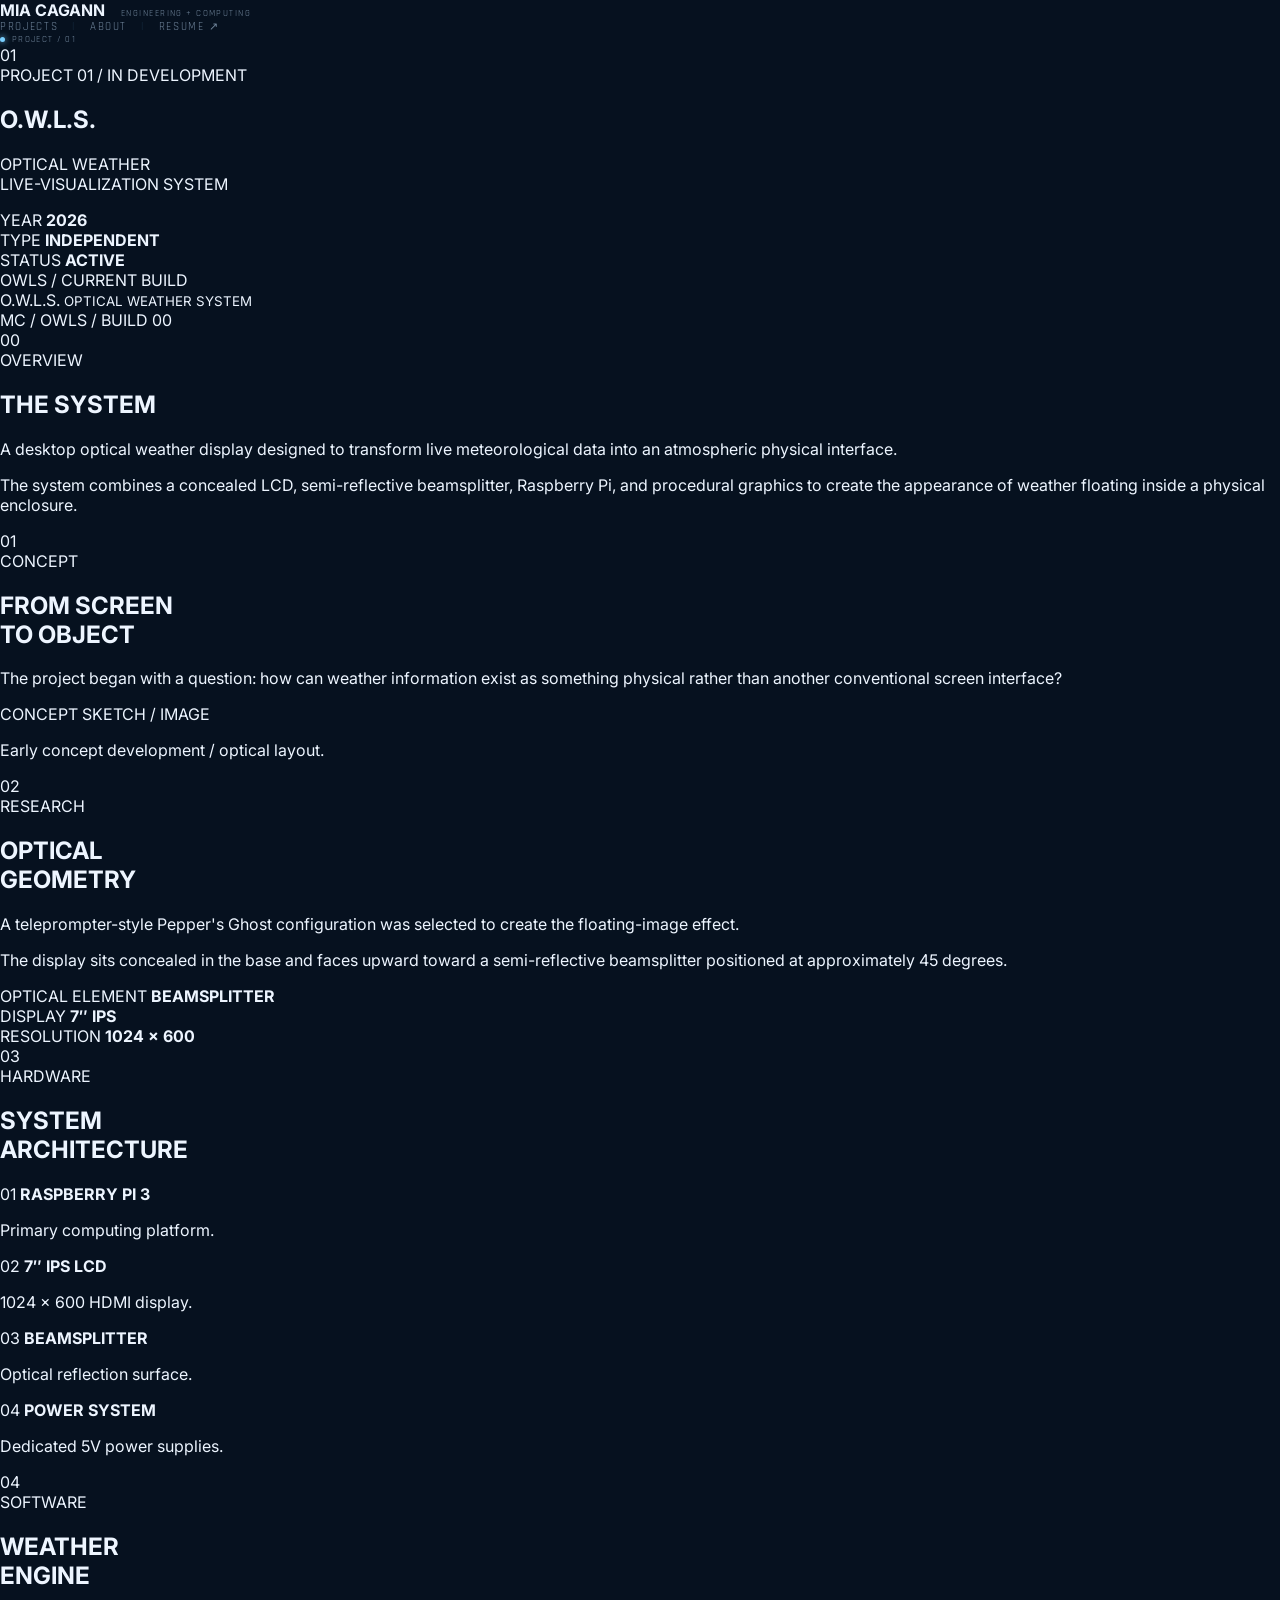
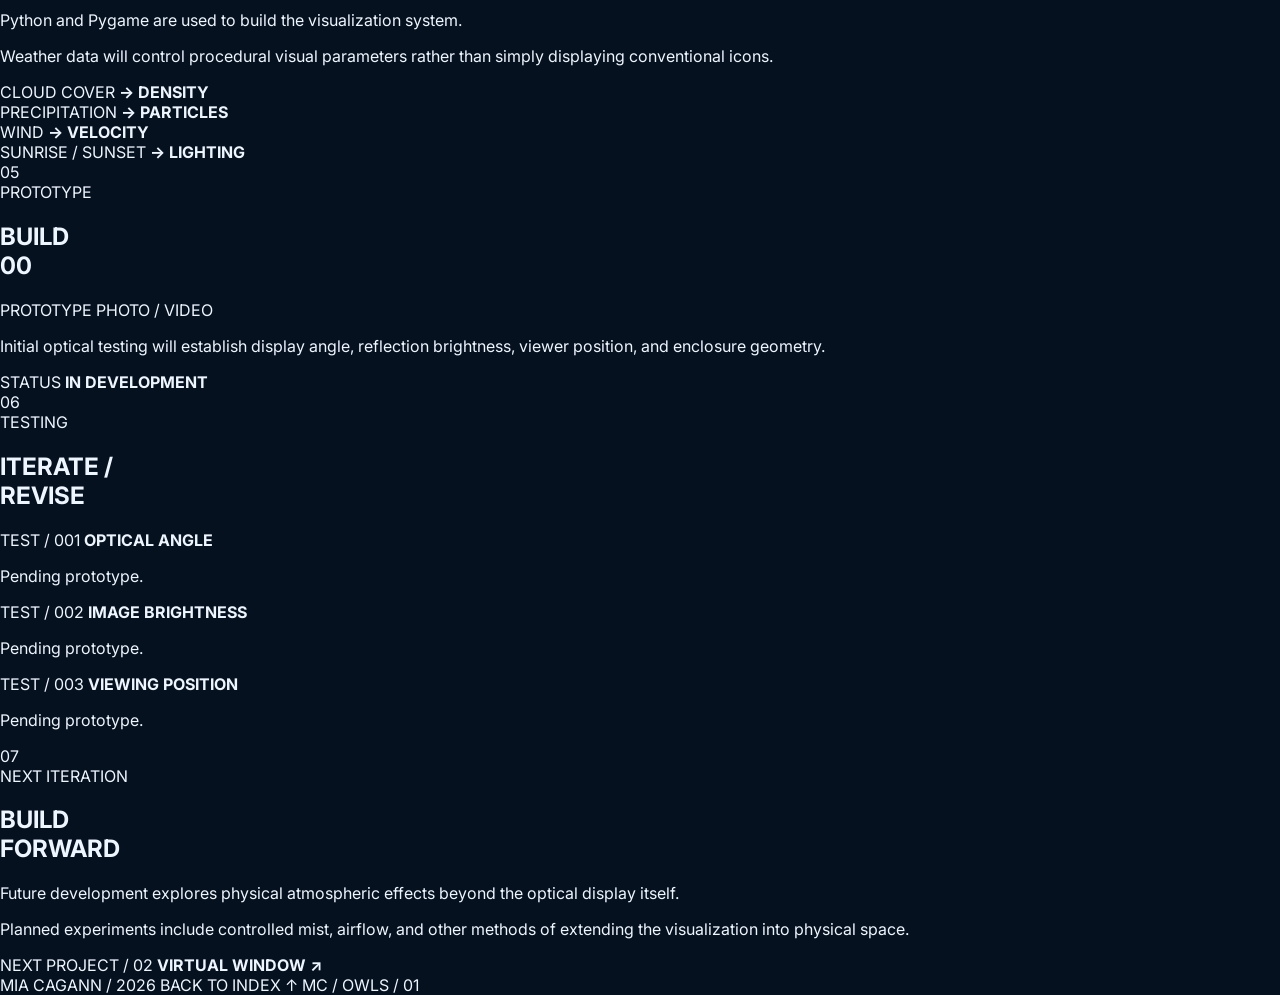
==== owls.html @ 993ee9a6 "Create owls.html" ====
<!DOCTYPE html>
<html lang="en">

<head>
    <meta charset="UTF-8">
    <meta name="viewport" content="width=device-width, initial-scale=1.0">

    <title>O.W.L.S. | Mia Cagann</title>

    <link rel="stylesheet" href="style.css">
</head>

<body>

    <!-- HEADER -->

    <header class="site-header">

        <a class="identity" href="index.html">
            <strong>MIA CAGANN</strong>
            <span>ENGINEERING + COMPUTING</span>
        </a>

        <nav class="navigation">
            <a href="index.html#projects">PROJECTS</a>
            <span>|</span>
            <a href="index.html#about">ABOUT</a>
            <span>|</span>
            <a href="#">RESUME ↗</a>
        </nav>

        <div class="system-status">
            <span class="status-dot"></span>
            <span>PROJECT / 01</span>
        </div>

    </header>


    <main>

        <!-- PROJECT HERO -->

        <section class="case-hero">

            <div class="case-number">
                <span>01</span>
            </div>

            <div class="case-title">

                <span class="eyebrow">
                    PROJECT 01 / IN DEVELOPMENT
                </span>

                <h1>O.W.L.S.</h1>

                <p>
                    OPTICAL WEATHER<br>
                    LIVE-VISUALIZATION SYSTEM
                </p>

            </div>

            <div class="case-status">

                <div>
                    <span>YEAR</span>
                    <strong>2026</strong>
                </div>

                <div>
                    <span>TYPE</span>
                    <strong>INDEPENDENT</strong>
                </div>

                <div>
                    <span>STATUS</span>
                    <strong class="active">ACTIVE</strong>
                </div>

            </div>

        </section>


        <!-- HERO VISUAL -->

        <section class="case-visual">

            <div class="image-grid"></div>

            <span class="image-label">
                OWLS / CURRENT BUILD
            </span>

            <div class="image-center">
                <span>O.W.L.S.</span>
                <small>OPTICAL WEATHER SYSTEM</small>
            </div>

            <span class="image-code">
                MC / OWLS / BUILD 00
            </span>

        </section>


        <!-- OVERVIEW -->

        <section class="case-section">

            <div class="case-section-number">
                00
            </div>

            <div class="case-section-title">
                <span>OVERVIEW</span>
                <h2>THE SYSTEM</h2>
            </div>

            <div class="case-section-content">

                <p class="large-copy">
                    A desktop optical weather display designed
                    to transform live meteorological data into
                    an atmospheric physical interface.
                </p>

                <p>
                    The system combines a concealed LCD,
                    semi-reflective beamsplitter, Raspberry Pi,
                    and procedural graphics to create the
                    appearance of weather floating inside a
                    physical enclosure.
                </p>

            </div>

        </section>


        <!-- CONCEPT -->

        <section class="case-section">

            <div class="case-section-number">
                01
            </div>

            <div class="case-section-title">
                <span>CONCEPT</span>
                <h2>FROM SCREEN<br>TO OBJECT</h2>
            </div>

            <div class="case-section-content">

                <p>
                    The project began with a question: how can
                    weather information exist as something
                    physical rather than another conventional
                    screen interface?
                </p>

                <div class="process-placeholder">
                    <span>CONCEPT SKETCH / IMAGE</span>
                </div>

                <p class="caption">
                    Early concept development / optical layout.
                </p>

            </div>

        </section>


        <!-- RESEARCH -->

        <section class="case-section">

            <div class="case-section-number">
                02
            </div>

            <div class="case-section-title">
                <span>RESEARCH</span>
                <h2>OPTICAL<br>GEOMETRY</h2>
            </div>

            <div class="case-section-content">

                <p>
                    A teleprompter-style Pepper's Ghost
                    configuration was selected to create the
                    floating-image effect.
                </p>

                <p>
                    The display sits concealed in the base and
                    faces upward toward a semi-reflective
                    beamsplitter positioned at approximately
                    45 degrees.
                </p>

                <div class="spec-grid">

                    <div>
                        <span>OPTICAL ELEMENT</span>
                        <strong>BEAMSPLITTER</strong>
                    </div>

                    <div>
                        <span>DISPLAY</span>
                        <strong>7″ IPS</strong>
                    </div>

                    <div>
                        <span>RESOLUTION</span>
                        <strong>1024 × 600</strong>
                    </div>

                </div>

            </div>

        </section>


        <!-- HARDWARE -->

        <section class="case-section">

            <div class="case-section-number">
                03
            </div>

            <div class="case-section-title">
                <span>HARDWARE</span>
                <h2>SYSTEM<br>ARCHITECTURE</h2>
            </div>

            <div class="case-section-content">

                <div class="component-list">

                    <div>
                        <span>01</span>
                        <strong>RASPBERRY PI 3</strong>
                        <p>Primary computing platform.</p>
                    </div>

                    <div>
                        <span>02</span>
                        <strong>7″ IPS LCD</strong>
                        <p>1024 × 600 HDMI display.</p>
                    </div>

                    <div>
                        <span>03</span>
                        <strong>BEAMSPLITTER</strong>
                        <p>Optical reflection surface.</p>
                    </div>

                    <div>
                        <span>04</span>
                        <strong>POWER SYSTEM</strong>
                        <p>Dedicated 5V power supplies.</p>
                    </div>

                </div>

            </div>

        </section>


        <!-- SOFTWARE -->

        <section class="case-section">

            <div class="case-section-number">
                04
            </div>

            <div class="case-section-title">
                <span>SOFTWARE</span>
                <h2>WEATHER<br>ENGINE</h2>
            </div>

            <div class="case-section-content">

                <p>
                    Python and Pygame are used to build the
                    visualization system.
                </p>

                <p>
                    Weather data will control procedural visual
                    parameters rather than simply displaying
                    conventional icons.
                </p>

                <div class="mapping-list">

                    <div>
                        <span>CLOUD COVER</span>
                        <strong>→ DENSITY</strong>
                    </div>

                    <div>
                        <span>PRECIPITATION</span>
                        <strong>→ PARTICLES</strong>
                    </div>

                    <div>
                        <span>WIND</span>
                        <strong>→ VELOCITY</strong>
                    </div>

                    <div>
                        <span>SUNRISE / SUNSET</span>
                        <strong>→ LIGHTING</strong>
                    </div>

                </div>

            </div>

        </section>


        <!-- PROTOTYPE -->

        <section class="case-section">

            <div class="case-section-number">
                05
            </div>

            <div class="case-section-title">
                <span>PROTOTYPE</span>
                <h2>BUILD<br>00</h2>
            </div>

            <div class="case-section-content">

                <div class="process-placeholder tall">
                    <span>PROTOTYPE PHOTO / VIDEO</span>
                </div>

                <p>
                    Initial optical testing will establish
                    display angle, reflection brightness,
                    viewer position, and enclosure geometry.
                </p>

                <div class="build-status">
                    <span>STATUS</span>
                    <strong>IN DEVELOPMENT</strong>
                </div>

            </div>

        </section>


        <!-- TESTING -->

        <section class="case-section">

            <div class="case-section-number">
                06
            </div>

            <div class="case-section-title">
                <span>TESTING</span>
                <h2>ITERATE /<br>REVISE</h2>
            </div>

            <div class="case-section-content">

                <div class="test-log">

                    <div>
                        <span>TEST / 001</span>
                        <strong>OPTICAL ANGLE</strong>
                        <p>Pending prototype.</p>
                    </div>

                    <div>
                        <span>TEST / 002</span>
                        <strong>IMAGE BRIGHTNESS</strong>
                        <p>Pending prototype.</p>
                    </div>

                    <div>
                        <span>TEST / 003</span>
                        <strong>VIEWING POSITION</strong>
                        <p>Pending prototype.</p>
                    </div>

                </div>

            </div>

        </section>


        <!-- NEXT -->

        <section class="case-section final-section">

            <div class="case-section-number">
                07
            </div>

            <div class="case-section-title">
                <span>NEXT ITERATION</span>
                <h2>BUILD<br>FORWARD</h2>
            </div>

            <div class="case-section-content">

                <p class="large-copy">
                    Future development explores physical
                    atmospheric effects beyond the optical
                    display itself.
                </p>

                <p>
                    Planned experiments include controlled mist,
                    airflow, and other methods of extending the
                    visualization into physical space.
                </p>

            </div>

        </section>


        <!-- NEXT PROJECT -->

        <a class="next-project" href="virtual-window.html">

            <span>NEXT PROJECT / 02</span>

            <strong>
                VIRTUAL WINDOW ↗
            </strong>

        </a>

    </main>


    <footer class="footer">

        <span>MIA CAGANN / 2026</span>

        <a href="index.html">
            BACK TO INDEX ↑
        </a>

        <span>MC / OWLS / 01</span>

    </footer>

</body>

</html>
---- style.css ----
@import url('https://fonts.googleapis.com/css2?family=Inter:wght@300;400;500&family=Rajdhani:wght@400;500;600&display=swap');

:root {
    --background: #06111f;
    --text: #edf5ff;
    --muted: #70859b;
    --accent: #79cfff;
    --line: rgba(121, 207, 255, 0.18);
}

/* RESET */

* {
    box-sizing: border-box;
}

html,
body {
    margin: 0;
    padding: 0;
    width: 100%;
    min-height: 100%;
}

body {
    background: #06111f;
    color: #edf5ff;
    font-family: 'Inter', Arial, sans-serif;
}

a {
    color: inherit;
    text-decoration: none;
}

/* HEADER */

/* HEADER */

.hud-header {
    width: 92%;
    height: 68px;
    margin: 0 auto;

    display: flex;
    align-items: center;
    justify-content: space-between;

    border-bottom: 1px solid var(--line);
}

.identity {
    display: flex;
    align-items: baseline;
    gap: 16px;
}

.identity h1 {
    margin: 0;

    font-family: 'Rajdhani', sans-serif;
    font-size: 18px;
    font-weight: 500;
    letter-spacing: 0.14em;

    color: var(--text);
}

.identity span {
    font-family: 'Rajdhani', sans-serif;
    font-size: 9px;
    letter-spacing: 0.16em;

    color: var(--muted);
}

.navigation {
    display: flex;
    align-items: center;
    gap: 14px;

    font-family: 'Rajdhani', sans-serif;
    font-size: 11px;
    letter-spacing: 0.15em;
}

.navigation a {
    color: var(--muted);
    transition: color 0.2s ease;
}

.navigation a:hover {
    color: var(--accent);
}

.navigation span {
    color: var(--line);
}

.system-status {
    display: flex;
    align-items: center;
    gap: 7px;

    font-family: 'Rajdhani', sans-serif;
    font-size: 9px;
    letter-spacing: 0.15em;

    color: var(--muted);
}

.status-dot {
    width: 5px;
    height: 5px;

    background: var(--accent);
    border-radius: 50%;

    box-shadow: 0 0 6px var(--accent);
}

/* HERO */

.hero {
    width: 92%;
    height: calc(100vh - 68px);
    min-height: 600px;
    margin: 0 auto;

    position: relative;

    display: flex;
    flex-direction: row;
    align-items: center;
    justify-content: center;
}

.hero-content {
    width: min(70%, 1000px);
}

.hero-label {
    margin: 0 0 20px;

    font-family: 'Rajdhani', sans-serif;
    font-size: 12px;
    letter-spacing: 0.28em;

    color: #79cfff;
}

.hero-content h2 {
    margin: 0;

    font-family: 'Rajdhani', sans-serif;
    font-size: clamp(64px, 7vw, 120px);
    font-weight: 500;
    line-height: 0.88;
    letter-spacing: -0.02em;

    color: #edf5ff;
}

.hero-description {
    margin: 28px 0 0;

    font-family: 'Rajdhani', sans-serif;
    font-size: 10px;
    font-weight: 400;
    letter-spacing: 0.18em;

    color: var(--muted);
}

/* LEFT HUD INDEX */

.hero-index {
    position: absolute;
    left: 0;
    top: 50%;

    transform: translateY(-50%);

    display: flex;
    flex-direction: column;
    align-items: center;
    gap: 12px;

    font-family: 'Rajdhani', sans-serif;
    font-size: 10px;
    letter-spacing: 0.15em;

    color: #70859b;
}

.index-line {
    width: 1px;
    height: 70px;

    background: rgba(121, 207, 255, 0.18);
}

/* BOTTOM-RIGHT DATA */

.hero-data {
    position: absolute;
    right: 0;
    bottom: 45px;

    display: flex;
    flex-direction: row;
    gap: 45px;
}

.data-item {
    display: flex;
    flex-direction: column;
    gap: 5px;
}

.data-label {
    font-family: 'Rajdhani', sans-serif;
    font-size: 9px;
    letter-spacing: 0.20em;

    color: #70859b;
}

.data-value {
    font-family: 'Rajdhani', sans-serif;
    font-size: 13px;
    letter-spacing: 0.12em;

    color: #edf5ff;
}

.data-value.active {
    color: #79cfff;
}
/* PROJECTS */

.projects {
    width: 92%;
    margin: 0 auto;
    padding: 110px 0;
    border-top: 1px solid var(--line);
}

.section-header {
    display: grid;
    grid-template-columns: 1fr 3fr 1fr;
    align-items: end;
}

.section-number {
    font-family: 'Rajdhani', sans-serif;
    font-size: 11px;
    letter-spacing: 0.18em;
    color: var(--muted);
}

.section-title p {
    margin: 0 0 10px;

    font-family: 'Rajdhani', sans-serif;
    font-size: 9px;
    letter-spacing: 0.28em;

    color: var(--accent);
}

.section-title h2 {
    margin: 0;

    font-family: 'Rajdhani', sans-serif;
    font-size: 38px;
    font-weight: 400;
    letter-spacing: 0.08em;

    color: var(--text);
}

.section-count {
    display: flex;
    justify-content: space-between;

    font-family: 'Rajdhani', sans-serif;
    font-size: 9px;
    letter-spacing: 0.18em;

    color: var(--muted);
}
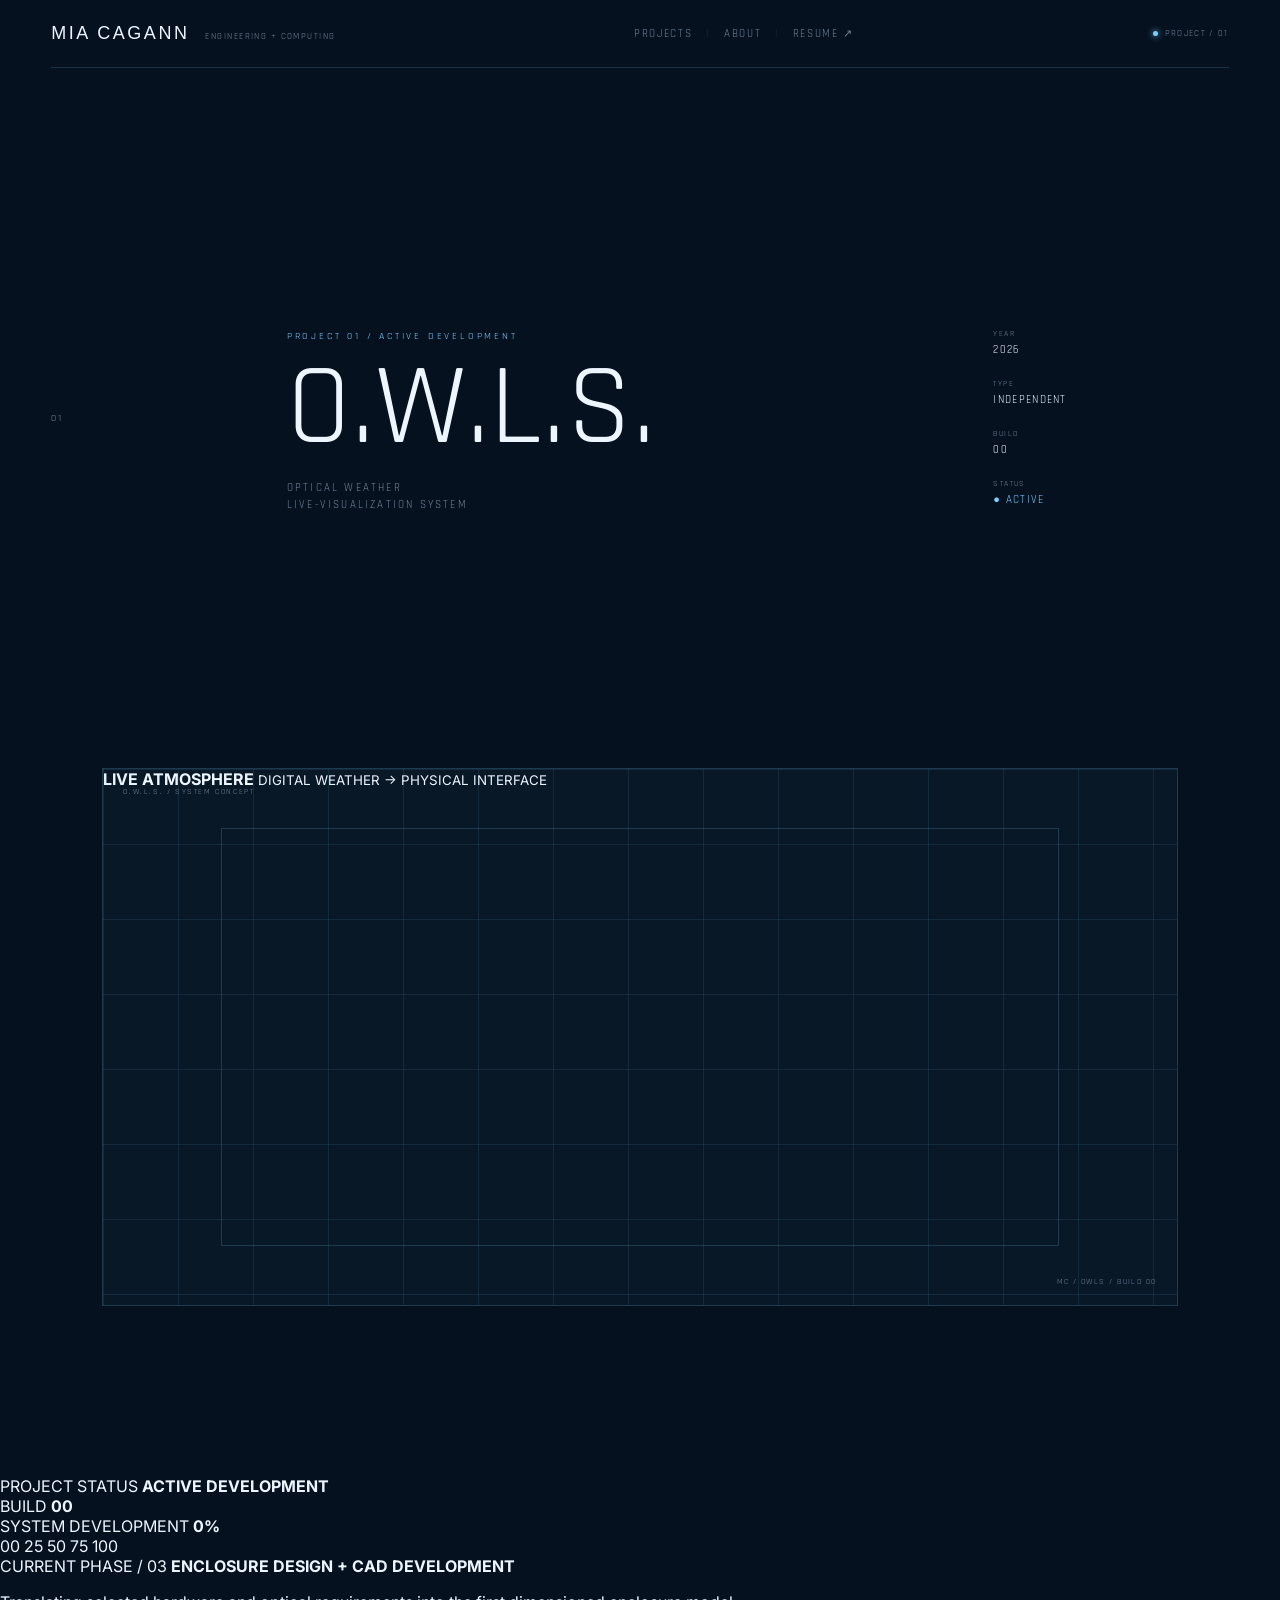
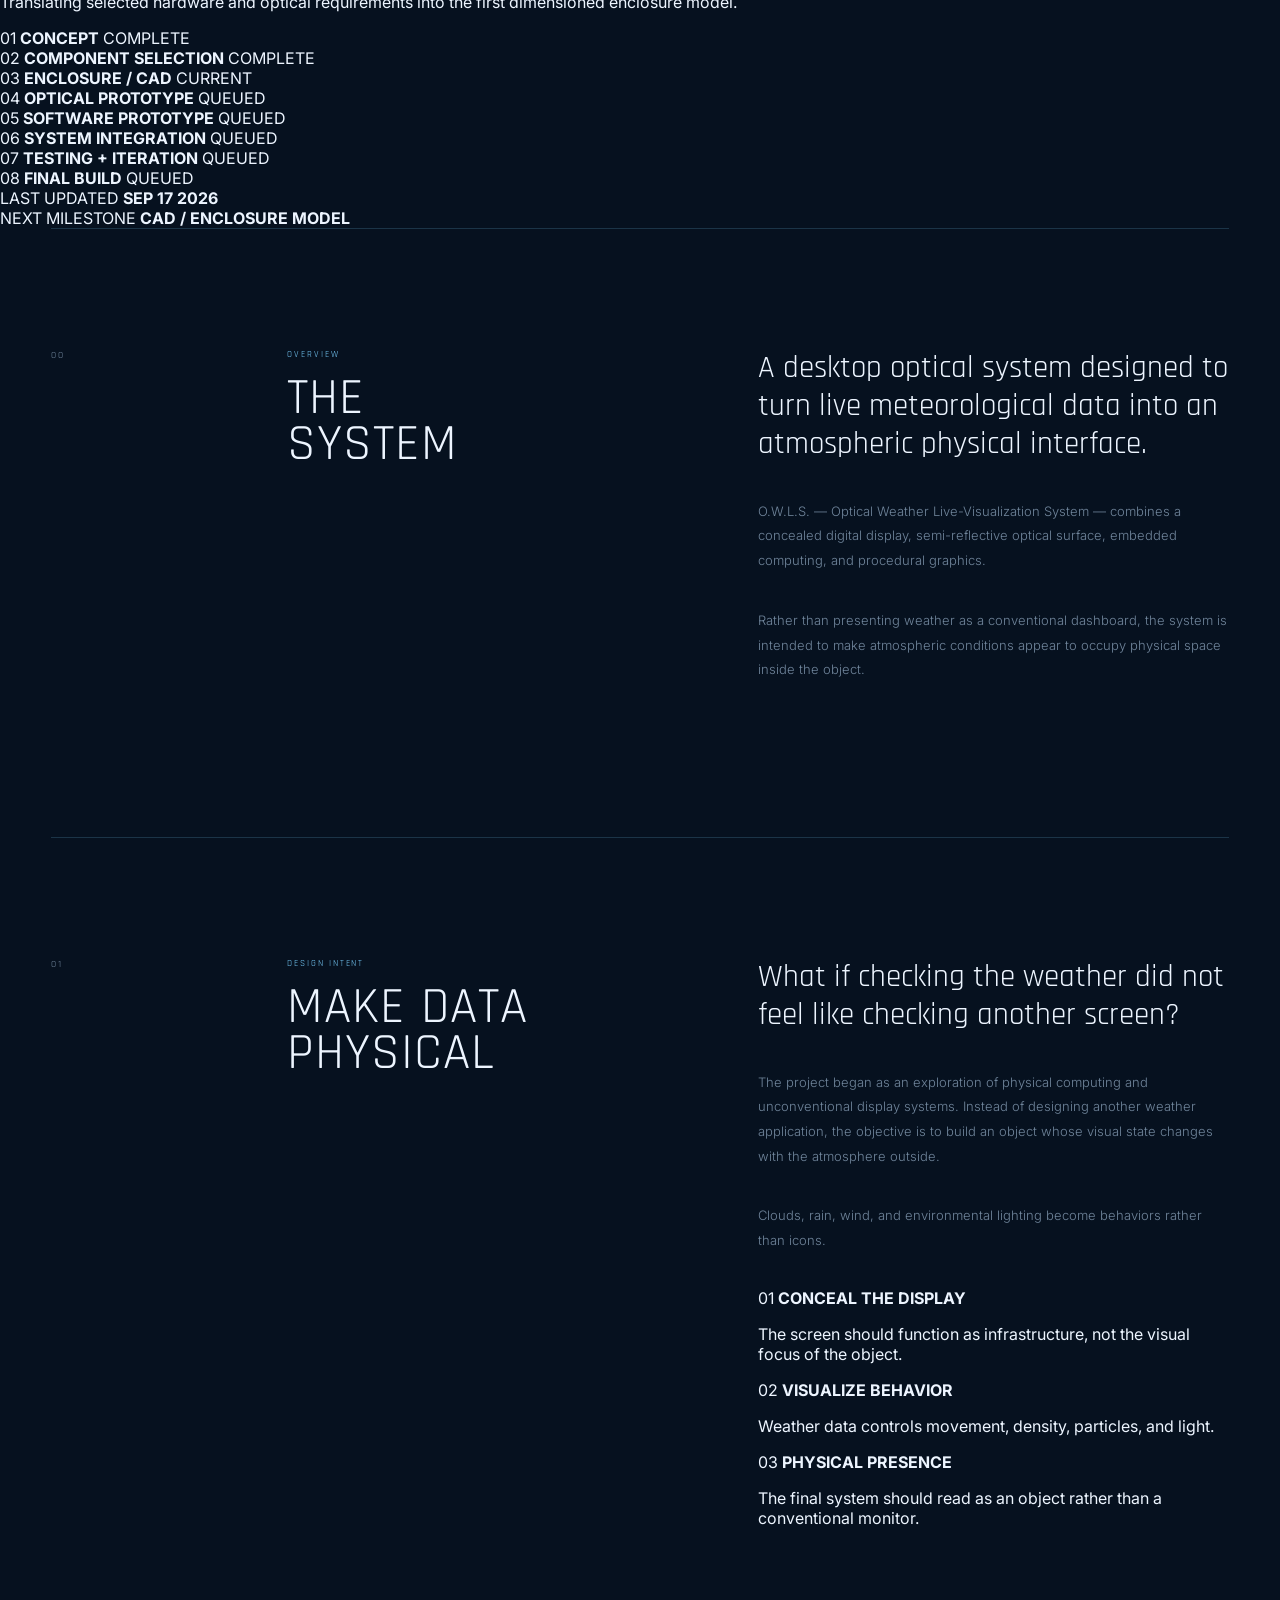
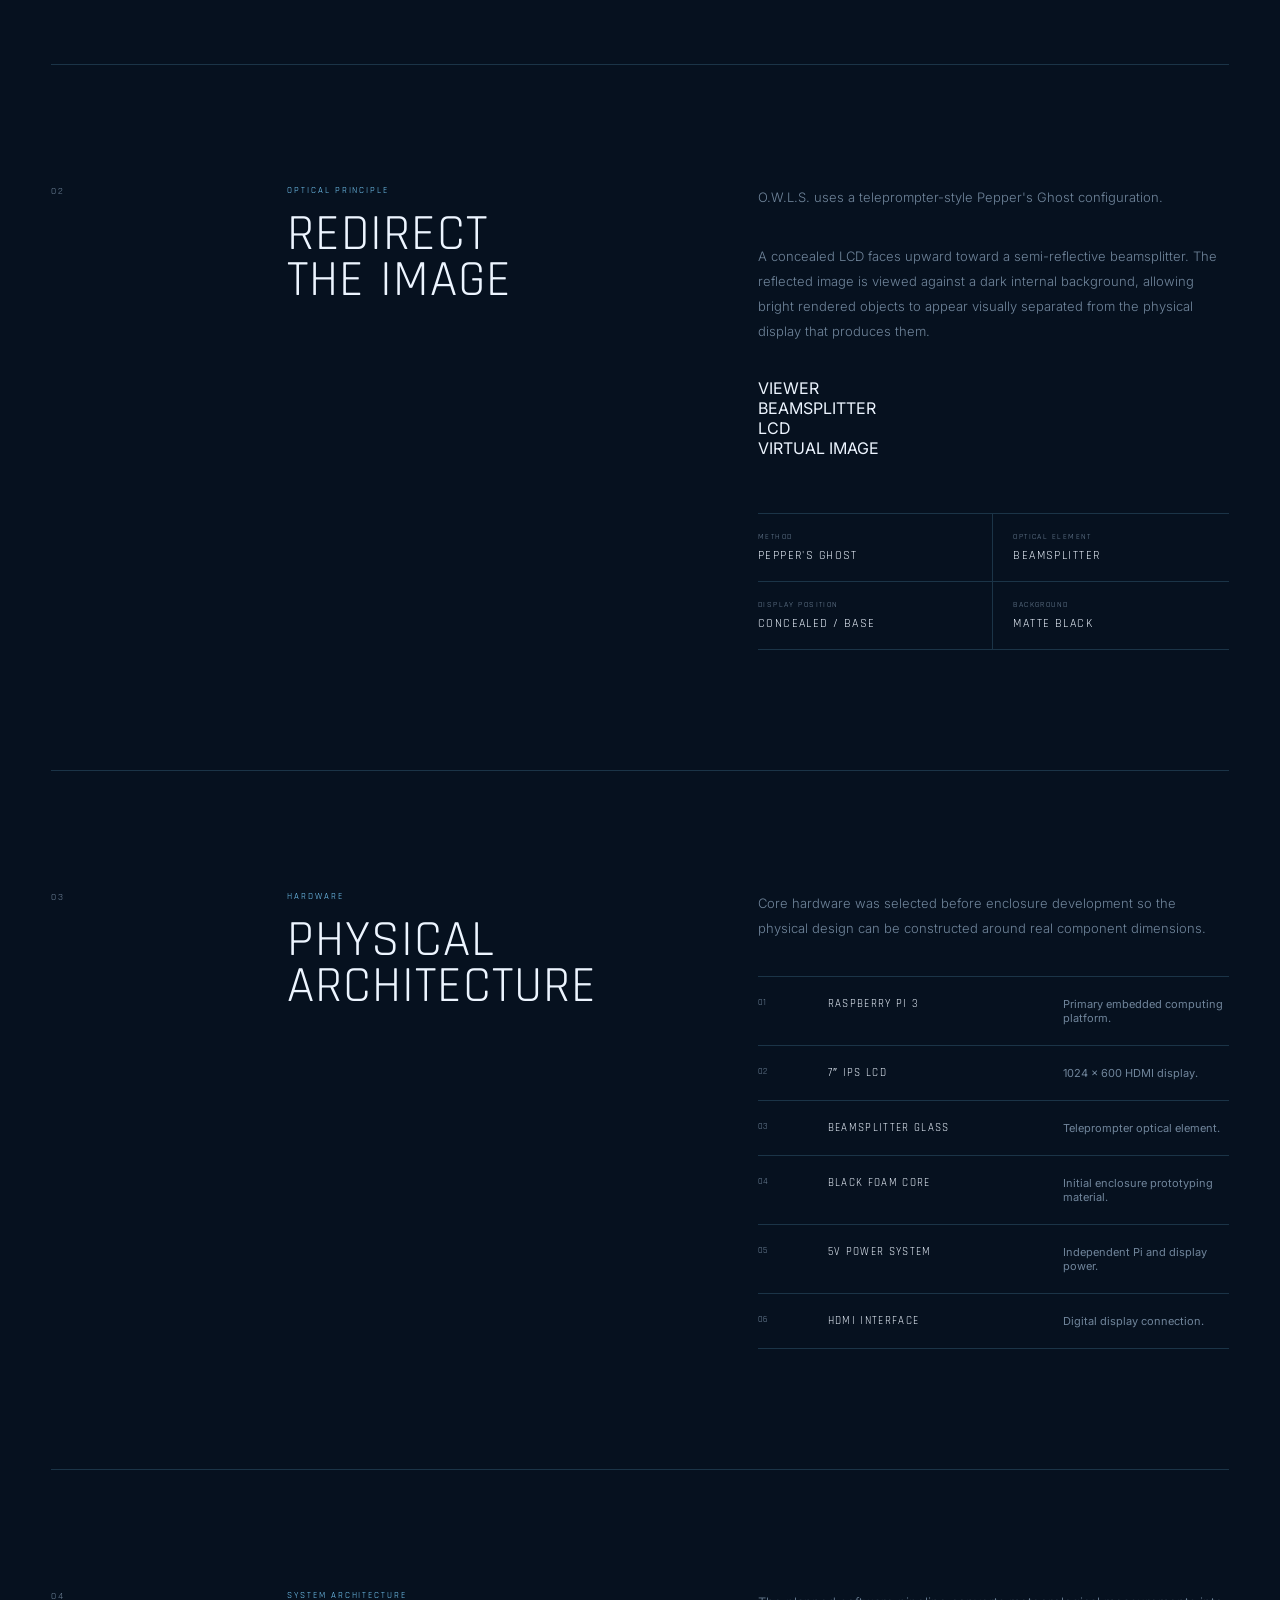
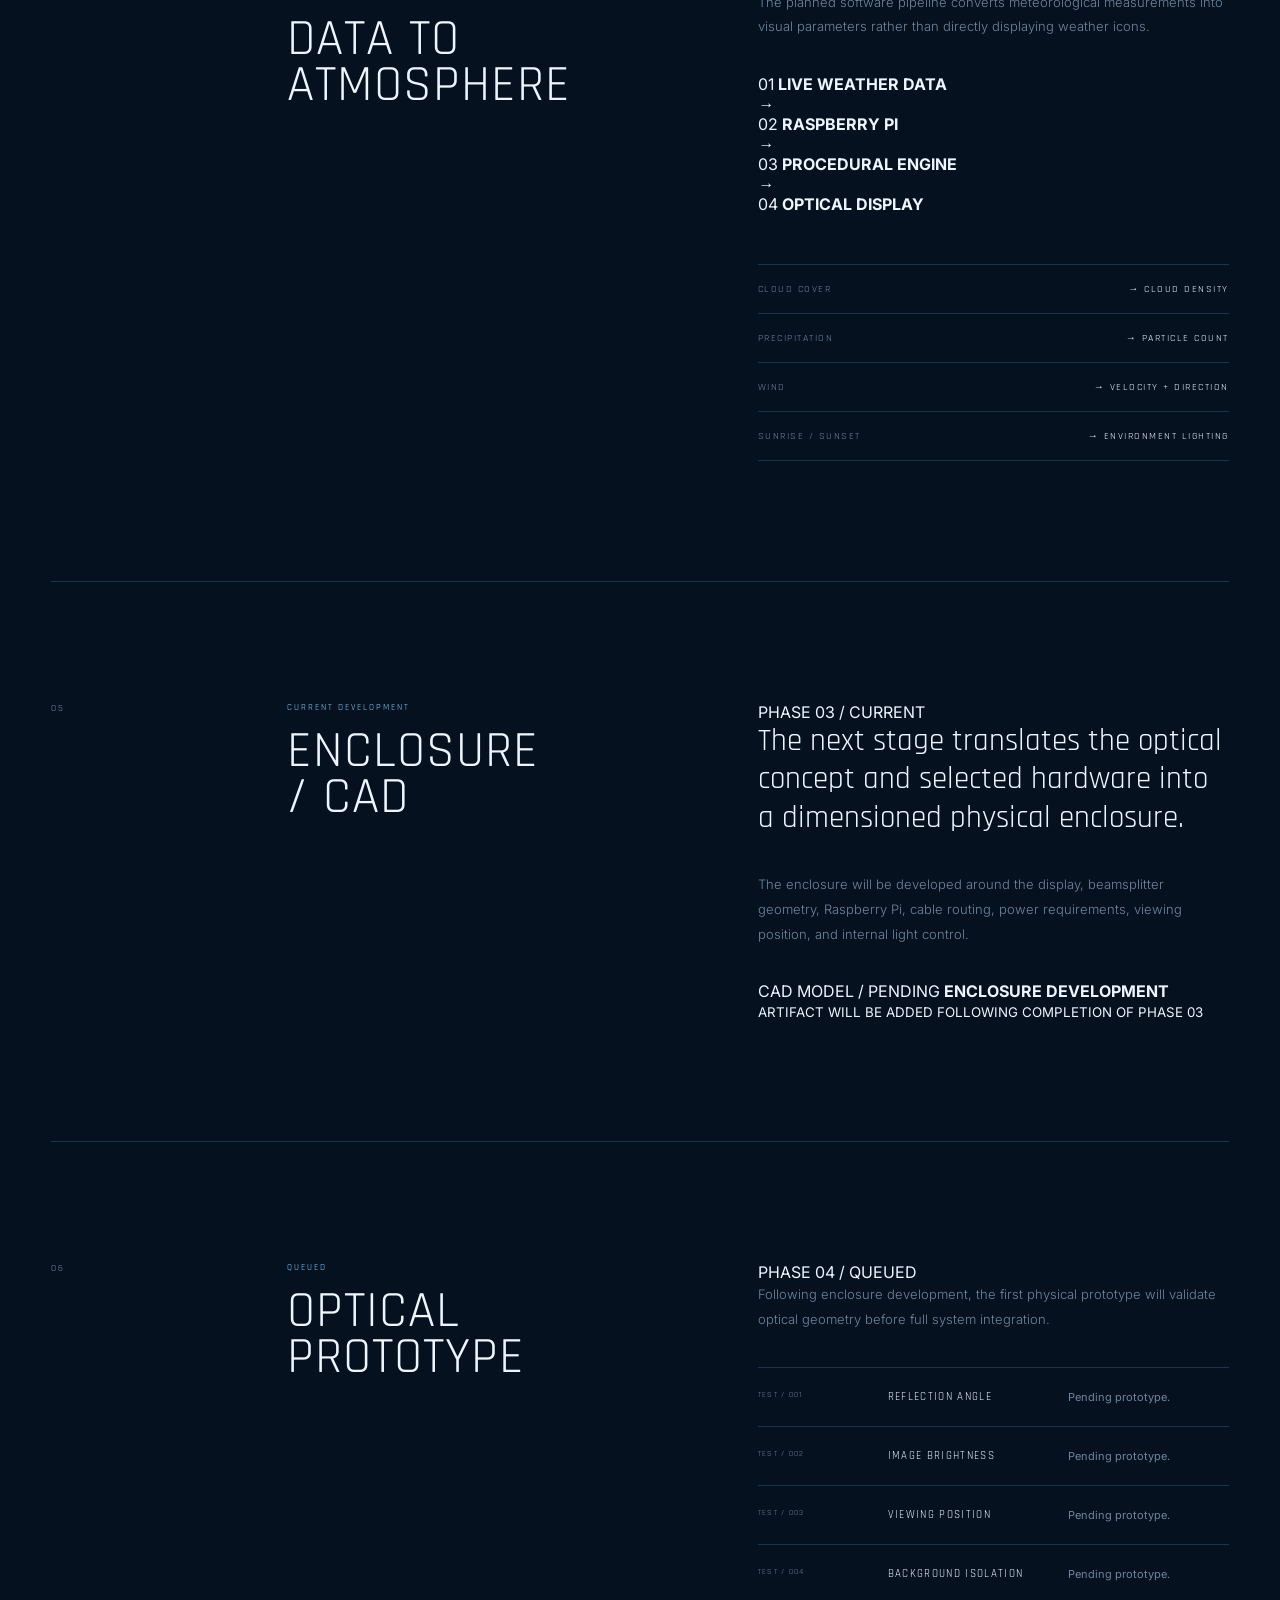
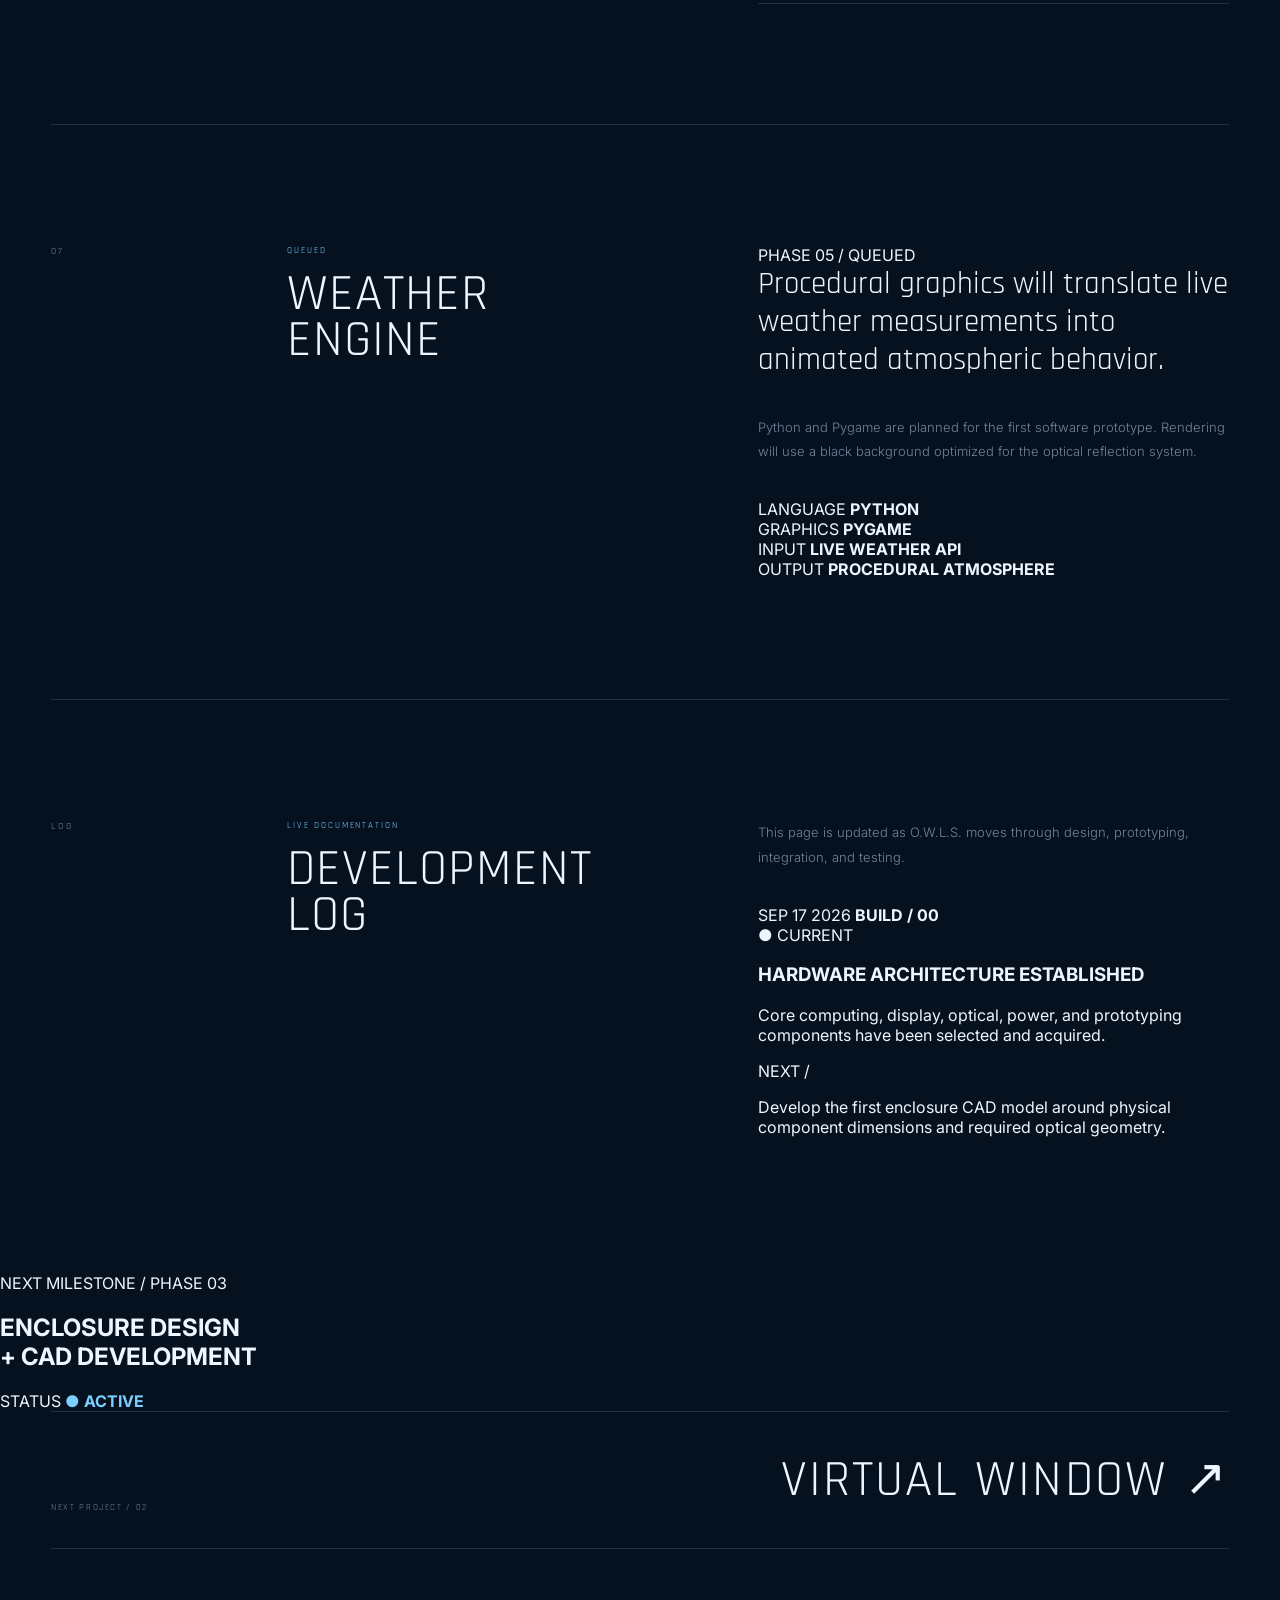
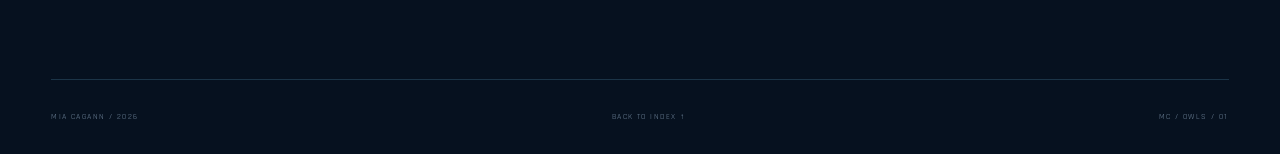
==== commit 776e4c93: "Update owls.html" ====
--- a/owls.html
+++ b/owls.html
@@ -12,7 +12,9 @@
 
 <body>
 
-    <!-- HEADER -->
+    <!-- =====================================================
+         HEADER
+    ====================================================== -->
 
     <header class="site-header">
 
@@ -39,9 +41,11 @@
 
     <main>
 
-        <!-- PROJECT HERO -->
-
-        <section class="case-hero">
+        <!-- =================================================
+             HERO
+        ================================================== -->
+
+        <section class="case-hero owls-hero">
 
             <div class="case-number">
                 <span>01</span>
@@ -50,7 +54,7 @@
             <div class="case-title">
 
                 <span class="eyebrow">
-                    PROJECT 01 / IN DEVELOPMENT
+                    PROJECT 01 / ACTIVE DEVELOPMENT
                 </span>
 
                 <h1>O.W.L.S.</h1>
@@ -75,28 +79,46 @@
                 </div>
 
                 <div>
+                    <span>BUILD</span>
+                    <strong>00</strong>
+                </div>
+
+                <div>
                     <span>STATUS</span>
-                    <strong class="active">ACTIVE</strong>
-                </div>
-
-            </div>
-
-        </section>
-
-
-        <!-- HERO VISUAL -->
-
-        <section class="case-visual">
+                    <strong class="active">● ACTIVE</strong>
+                </div>
+
+            </div>
+
+        </section>
+
+
+        <!-- =================================================
+             CONCEPT HERO VISUAL
+        ================================================== -->
+
+        <section class="case-visual owls-concept-visual">
 
             <div class="image-grid"></div>
 
             <span class="image-label">
-                OWLS / CURRENT BUILD
+                O.W.L.S. / SYSTEM CONCEPT
             </span>
 
-            <div class="image-center">
-                <span>O.W.L.S.</span>
-                <small>OPTICAL WEATHER SYSTEM</small>
+            <div class="owls-concept-center">
+
+                <div class="concept-cloud">
+                    <span></span>
+                    <span></span>
+                    <span></span>
+                </div>
+
+                <strong>LIVE ATMOSPHERE</strong>
+
+                <small>
+                    DIGITAL WEATHER → PHYSICAL INTERFACE
+                </small>
+
             </div>
 
             <span class="image-code">
@@ -106,7 +128,151 @@
         </section>
 
 
-        <!-- OVERVIEW -->
+        <!-- =================================================
+             PROJECT STATUS
+        ================================================== -->
+
+        <section class="owls-status-section">
+
+            <div class="status-heading">
+
+                <div>
+                    <span>PROJECT STATUS</span>
+                    <strong>ACTIVE DEVELOPMENT</strong>
+                </div>
+
+                <div class="status-build">
+                    <span>BUILD</span>
+                    <strong>00</strong>
+                </div>
+
+            </div>
+
+
+            <div class="development-progress">
+
+                <div class="progress-header">
+                    <span>SYSTEM DEVELOPMENT</span>
+
+                    <strong>
+                        <span id="progress-number">0</span>%
+                    </strong>
+                </div>
+
+                <div class="progress-track">
+
+                    <div
+                        class="progress-fill"
+                        id="progress-fill"
+                        data-progress="25">
+                    </div>
+
+                </div>
+
+                <div class="progress-scale">
+                    <span>00</span>
+                    <span>25</span>
+                    <span>50</span>
+                    <span>75</span>
+                    <span>100</span>
+                </div>
+
+            </div>
+
+
+            <div class="current-phase">
+
+                <span>CURRENT PHASE / 03</span>
+
+                <strong>
+                    ENCLOSURE DESIGN + CAD DEVELOPMENT
+                </strong>
+
+                <p>
+                    Translating selected hardware and optical
+                    requirements into the first dimensioned
+                    enclosure model.
+                </p>
+
+            </div>
+
+
+            <div class="milestone-list">
+
+                <div class="milestone complete">
+                    <span class="milestone-number">01</span>
+                    <strong>CONCEPT</strong>
+                    <span class="milestone-state">COMPLETE</span>
+                </div>
+
+                <div class="milestone complete">
+                    <span class="milestone-number">02</span>
+                    <strong>COMPONENT SELECTION</strong>
+                    <span class="milestone-state">COMPLETE</span>
+                </div>
+
+                <div class="milestone current">
+                    <span class="milestone-number">03</span>
+                    <strong>ENCLOSURE / CAD</strong>
+                    <span class="milestone-state">
+                        <span class="milestone-dot"></span>
+                        CURRENT
+                    </span>
+                </div>
+
+                <div class="milestone queued">
+                    <span class="milestone-number">04</span>
+                    <strong>OPTICAL PROTOTYPE</strong>
+                    <span class="milestone-state">QUEUED</span>
+                </div>
+
+                <div class="milestone queued">
+                    <span class="milestone-number">05</span>
+                    <strong>SOFTWARE PROTOTYPE</strong>
+                    <span class="milestone-state">QUEUED</span>
+                </div>
+
+                <div class="milestone queued">
+                    <span class="milestone-number">06</span>
+                    <strong>SYSTEM INTEGRATION</strong>
+                    <span class="milestone-state">QUEUED</span>
+                </div>
+
+                <div class="milestone queued">
+                    <span class="milestone-number">07</span>
+                    <strong>TESTING + ITERATION</strong>
+                    <span class="milestone-state">QUEUED</span>
+                </div>
+
+                <div class="milestone queued">
+                    <span class="milestone-number">08</span>
+                    <strong>FINAL BUILD</strong>
+                    <span class="milestone-state">QUEUED</span>
+                </div>
+
+            </div>
+
+
+            <div class="status-footer">
+
+                <div>
+                    <span>LAST UPDATED</span>
+                    <strong>SEP 17 2026</strong>
+                </div>
+
+                <div>
+                    <span>NEXT MILESTONE</span>
+                    <strong>CAD / ENCLOSURE MODEL</strong>
+                </div>
+
+            </div>
+
+        </section>
+
+
+        <!-- =================================================
+             00 / OVERVIEW
+        ================================================== -->
 
         <section class="case-section">
 
@@ -116,31 +282,39 @@
 
             <div class="case-section-title">
                 <span>OVERVIEW</span>
-                <h2>THE SYSTEM</h2>
+                <h2>THE<br>SYSTEM</h2>
             </div>
 
             <div class="case-section-content">
 
                 <p class="large-copy">
-                    A desktop optical weather display designed
-                    to transform live meteorological data into
-                    an atmospheric physical interface.
-                </p>
-
-                <p>
-                    The system combines a concealed LCD,
-                    semi-reflective beamsplitter, Raspberry Pi,
-                    and procedural graphics to create the
-                    appearance of weather floating inside a
-                    physical enclosure.
-                </p>
-
-            </div>
-
-        </section>
-
-
-        <!-- CONCEPT -->
+                    A desktop optical system designed to turn
+                    live meteorological data into an atmospheric
+                    physical interface.
+                </p>
+
+                <p>
+                    O.W.L.S. — Optical Weather Live-Visualization
+                    System — combines a concealed digital display,
+                    semi-reflective optical surface, embedded
+                    computing, and procedural graphics.
+                </p>
+
+                <p>
+                    Rather than presenting weather as a conventional
+                    dashboard, the system is intended to make
+                    atmospheric conditions appear to occupy physical
+                    space inside the object.
+                </p>
+
+            </div>
+
+        </section>
+
+
+        <!-- =================================================
+             01 / DESIGN INTENT
+        ================================================== -->
 
         <section class="case-section">
 
@@ -149,33 +323,69 @@
             </div>
 
             <div class="case-section-title">
-                <span>CONCEPT</span>
-                <h2>FROM SCREEN<br>TO OBJECT</h2>
+                <span>DESIGN INTENT</span>
+                <h2>MAKE DATA<br>PHYSICAL</h2>
             </div>
 
             <div class="case-section-content">
 
-                <p>
-                    The project began with a question: how can
-                    weather information exist as something
-                    physical rather than another conventional
-                    screen interface?
-                </p>
-
-                <div class="process-placeholder">
-                    <span>CONCEPT SKETCH / IMAGE</span>
-                </div>
-
-                <p class="caption">
-                    Early concept development / optical layout.
-                </p>
-
-            </div>
-
-        </section>
-
-
-        <!-- RESEARCH -->
+                <p class="large-copy">
+                    What if checking the weather did not feel
+                    like checking another screen?
+                </p>
+
+                <p>
+                    The project began as an exploration of physical
+                    computing and unconventional display systems.
+                    Instead of designing another weather application,
+                    the objective is to build an object whose visual
+                    state changes with the atmosphere outside.
+                </p>
+
+                <p>
+                    Clouds, rain, wind, and environmental lighting
+                    become behaviors rather than icons.
+                </p>
+
+                <div class="design-principles">
+
+                    <div>
+                        <span>01</span>
+                        <strong>CONCEAL THE DISPLAY</strong>
+                        <p>
+                            The screen should function as infrastructure,
+                            not the visual focus of the object.
+                        </p>
+                    </div>
+
+                    <div>
+                        <span>02</span>
+                        <strong>VISUALIZE BEHAVIOR</strong>
+                        <p>
+                            Weather data controls movement, density,
+                            particles, and light.
+                        </p>
+                    </div>
+
+                    <div>
+                        <span>03</span>
+                        <strong>PHYSICAL PRESENCE</strong>
+                        <p>
+                            The final system should read as an object
+                            rather than a conventional monitor.
+                        </p>
+                    </div>
+
+                </div>
+
+            </div>
+
+        </section>
+
+
+        <!-- =================================================
+             02 / OPTICAL PRINCIPLE
+        ================================================== -->
 
         <section class="case-section">
 
@@ -184,26 +394,56 @@
             </div>
 
             <div class="case-section-title">
-                <span>RESEARCH</span>
-                <h2>OPTICAL<br>GEOMETRY</h2>
+                <span>OPTICAL PRINCIPLE</span>
+                <h2>REDIRECT<br>THE IMAGE</h2>
             </div>
 
             <div class="case-section-content">
 
                 <p>
-                    A teleprompter-style Pepper's Ghost
-                    configuration was selected to create the
-                    floating-image effect.
-                </p>
-
-                <p>
-                    The display sits concealed in the base and
-                    faces upward toward a semi-reflective
-                    beamsplitter positioned at approximately
-                    45 degrees.
-                </p>
+                    O.W.L.S. uses a teleprompter-style
+                    Pepper's Ghost configuration.
+                </p>
+
+                <p>
+                    A concealed LCD faces upward toward a
+                    semi-reflective beamsplitter. The reflected
+                    image is viewed against a dark internal
+                    background, allowing bright rendered objects
+                    to appear visually separated from the physical
+                    display that produces them.
+                </p>
+
+
+                <div class="optical-diagram">
+
+                    <div class="optical-viewer">
+                        <span>VIEWER</span>
+                    </div>
+
+                    <div class="optical-glass">
+                        <span>BEAMSPLITTER</span>
+                    </div>
+
+                    <div class="optical-path"></div>
+
+                    <div class="optical-screen">
+                        <span>LCD</span>
+                    </div>
+
+                    <div class="optical-image">
+                        <span>VIRTUAL IMAGE</span>
+                    </div>
+
+                </div>
+
 
                 <div class="spec-grid">
+
+                    <div>
+                        <span>METHOD</span>
+                        <strong>PEPPER'S GHOST</strong>
+                    </div>
 
                     <div>
                         <span>OPTICAL ELEMENT</span>
@@ -211,23 +451,25 @@
                     </div>
 
                     <div>
-                        <span>DISPLAY</span>
-                        <strong>7″ IPS</strong>
-                    </div>
-
-                    <div>
-                        <span>RESOLUTION</span>
-                        <strong>1024 × 600</strong>
-                    </div>
-
-                </div>
-
-            </div>
-
-        </section>
-
-
-        <!-- HARDWARE -->
+                        <span>DISPLAY POSITION</span>
+                        <strong>CONCEALED / BASE</strong>
+                    </div>
+
+                    <div>
+                        <span>BACKGROUND</span>
+                        <strong>MATTE BLACK</strong>
+                    </div>
+
+                </div>
+
+            </div>
+
+        </section>
+
+
+        <!-- =================================================
+             03 / HARDWARE
+        ================================================== -->
 
         <section class="case-section">
 
@@ -237,17 +479,23 @@
 
             <div class="case-section-title">
                 <span>HARDWARE</span>
-                <h2>SYSTEM<br>ARCHITECTURE</h2>
+                <h2>PHYSICAL<br>ARCHITECTURE</h2>
             </div>
 
             <div class="case-section-content">
+
+                <p>
+                    Core hardware was selected before enclosure
+                    development so the physical design can be
+                    constructed around real component dimensions.
+                </p>
 
                 <div class="component-list">
 
                     <div>
                         <span>01</span>
                         <strong>RASPBERRY PI 3</strong>
-                        <p>Primary computing platform.</p>
+                        <p>Primary embedded computing platform.</p>
                     </div>
 
                     <div>
@@ -258,24 +506,38 @@
 
                     <div>
                         <span>03</span>
-                        <strong>BEAMSPLITTER</strong>
-                        <p>Optical reflection surface.</p>
+                        <strong>BEAMSPLITTER GLASS</strong>
+                        <p>Teleprompter optical element.</p>
                     </div>
 
                     <div>
                         <span>04</span>
-                        <strong>POWER SYSTEM</strong>
-                        <p>Dedicated 5V power supplies.</p>
-                    </div>
-
-                </div>
-
-            </div>
-
-        </section>
-
-
-        <!-- SOFTWARE -->
+                        <strong>BLACK FOAM CORE</strong>
+                        <p>Initial enclosure prototyping material.</p>
+                    </div>
+
+                    <div>
+                        <span>05</span>
+                        <strong>5V POWER SYSTEM</strong>
+                        <p>Independent Pi and display power.</p>
+                    </div>
+
+                    <div>
+                        <span>06</span>
+                        <strong>HDMI INTERFACE</strong>
+                        <p>Digital display connection.</p>
+                    </div>
+
+                </div>
+
+            </div>
+
+        </section>
+
+
+        <!-- =================================================
+             04 / SYSTEM ARCHITECTURE
+        ================================================== -->
 
         <section class="case-section">
 
@@ -284,107 +546,169 @@
             </div>
 
             <div class="case-section-title">
-                <span>SOFTWARE</span>
-                <h2>WEATHER<br>ENGINE</h2>
+                <span>SYSTEM ARCHITECTURE</span>
+                <h2>DATA TO<br>ATMOSPHERE</h2>
             </div>
 
             <div class="case-section-content">
 
                 <p>
-                    Python and Pygame are used to build the
-                    visualization system.
-                </p>
-
-                <p>
-                    Weather data will control procedural visual
-                    parameters rather than simply displaying
-                    conventional icons.
-                </p>
+                    The planned software pipeline converts
+                    meteorological measurements into visual
+                    parameters rather than directly displaying
+                    weather icons.
+                </p>
+
+                <div class="system-flow">
+
+                    <div>
+                        <span>01</span>
+                        <strong>LIVE WEATHER DATA</strong>
+                    </div>
+
+                    <i>→</i>
+
+                    <div>
+                        <span>02</span>
+                        <strong>RASPBERRY PI</strong>
+                    </div>
+
+                    <i>→</i>
+
+                    <div>
+                        <span>03</span>
+                        <strong>PROCEDURAL ENGINE</strong>
+                    </div>
+
+                    <i>→</i>
+
+                    <div>
+                        <span>04</span>
+                        <strong>OPTICAL DISPLAY</strong>
+                    </div>
+
+                </div>
+
 
                 <div class="mapping-list">
 
                     <div>
                         <span>CLOUD COVER</span>
-                        <strong>→ DENSITY</strong>
+                        <strong>→ CLOUD DENSITY</strong>
                     </div>
 
                     <div>
                         <span>PRECIPITATION</span>
-                        <strong>→ PARTICLES</strong>
+                        <strong>→ PARTICLE COUNT</strong>
                     </div>
 
                     <div>
                         <span>WIND</span>
-                        <strong>→ VELOCITY</strong>
+                        <strong>→ VELOCITY + DIRECTION</strong>
                     </div>
 
                     <div>
                         <span>SUNRISE / SUNSET</span>
-                        <strong>→ LIGHTING</strong>
-                    </div>
-
-                </div>
-
-            </div>
-
-        </section>
-
-
-        <!-- PROTOTYPE -->
-
-        <section class="case-section">
+                        <strong>→ ENVIRONMENT LIGHTING</strong>
+                    </div>
+
+                </div>
+
+            </div>
+
+        </section>
+
+
+        <!-- =================================================
+             05 / CAD — CURRENT
+        ================================================== -->
+
+        <section class="case-section owls-current-section">
 
             <div class="case-section-number">
                 05
             </div>
 
             <div class="case-section-title">
-                <span>PROTOTYPE</span>
-                <h2>BUILD<br>00</h2>
+                <span>CURRENT DEVELOPMENT</span>
+                <h2>ENCLOSURE<br>/ CAD</h2>
             </div>
 
             <div class="case-section-content">
 
-                <div class="process-placeholder tall">
-                    <span>PROTOTYPE PHOTO / VIDEO</span>
-                </div>
-
-                <p>
-                    Initial optical testing will establish
-                    display angle, reflection brightness,
-                    viewer position, and enclosure geometry.
-                </p>
-
-                <div class="build-status">
-                    <span>STATUS</span>
-                    <strong>IN DEVELOPMENT</strong>
-                </div>
-
-            </div>
-
-        </section>
-
-
-        <!-- TESTING -->
-
-        <section class="case-section">
+                <div class="current-development-badge">
+                    <span class="milestone-dot"></span>
+                    PHASE 03 / CURRENT
+                </div>
+
+                <p class="large-copy">
+                    The next stage translates the optical concept
+                    and selected hardware into a dimensioned
+                    physical enclosure.
+                </p>
+
+                <p>
+                    The enclosure will be developed around the
+                    display, beamsplitter geometry, Raspberry Pi,
+                    cable routing, power requirements, viewing
+                    position, and internal light control.
+                </p>
+
+
+                <div class="pending-artifact">
+
+                    <div class="pending-crosshair"></div>
+
+                    <span>CAD MODEL / PENDING</span>
+
+                    <strong>
+                        ENCLOSURE DEVELOPMENT
+                    </strong>
+
+                    <small>
+                        ARTIFACT WILL BE ADDED FOLLOWING
+                        COMPLETION OF PHASE 03
+                    </small>
+
+                </div>
+
+            </div>
+
+        </section>
+
+
+        <!-- =================================================
+             06 / OPTICAL PROTOTYPE
+        ================================================== -->
+
+        <section class="case-section future-phase">
 
             <div class="case-section-number">
                 06
             </div>
 
             <div class="case-section-title">
-                <span>TESTING</span>
-                <h2>ITERATE /<br>REVISE</h2>
+                <span>QUEUED</span>
+                <h2>OPTICAL<br>PROTOTYPE</h2>
             </div>
 
             <div class="case-section-content">
 
+                <div class="future-status">
+                    PHASE 04 / QUEUED
+                </div>
+
+                <p>
+                    Following enclosure development, the first
+                    physical prototype will validate optical
+                    geometry before full system integration.
+                </p>
+
                 <div class="test-log">
 
                     <div>
                         <span>TEST / 001</span>
-                        <strong>OPTICAL ANGLE</strong>
+                        <strong>REFLECTION ANGLE</strong>
                         <p>Pending prototype.</p>
                     </div>
 
@@ -400,40 +724,168 @@
                         <p>Pending prototype.</p>
                     </div>
 
-                </div>
-
-            </div>
-
-        </section>
-
-
-        <!-- NEXT -->
-
-        <section class="case-section final-section">
+                    <div>
+                        <span>TEST / 004</span>
+                        <strong>BACKGROUND ISOLATION</strong>
+                        <p>Pending prototype.</p>
+                    </div>
+
+                </div>
+
+            </div>
+
+        </section>
+
+
+        <!-- =================================================
+             07 / SOFTWARE
+        ================================================== -->
+
+        <section class="case-section future-phase">
 
             <div class="case-section-number">
                 07
             </div>
 
             <div class="case-section-title">
-                <span>NEXT ITERATION</span>
-                <h2>BUILD<br>FORWARD</h2>
+                <span>QUEUED</span>
+                <h2>WEATHER<br>ENGINE</h2>
             </div>
 
             <div class="case-section-content">
 
+                <div class="future-status">
+                    PHASE 05 / QUEUED
+                </div>
+
                 <p class="large-copy">
-                    Future development explores physical
-                    atmospheric effects beyond the optical
-                    display itself.
-                </p>
-
-                <p>
-                    Planned experiments include controlled mist,
-                    airflow, and other methods of extending the
-                    visualization into physical space.
-                </p>
-
+                    Procedural graphics will translate live
+                    weather measurements into animated
+                    atmospheric behavior.
+                </p>
+
+                <p>
+                    Python and Pygame are planned for the first
+                    software prototype. Rendering will use a
+                    black background optimized for the optical
+                    reflection system.
+                </p>
+
+                <div class="software-stack">
+
+                    <div>
+                        <span>LANGUAGE</span>
+                        <strong>PYTHON</strong>
+                    </div>
+
+                    <div>
+                        <span>GRAPHICS</span>
+                        <strong>PYGAME</strong>
+                    </div>
+
+                    <div>
+                        <span>INPUT</span>
+                        <strong>LIVE WEATHER API</strong>
+                    </div>
+
+                    <div>
+                        <span>OUTPUT</span>
+                        <strong>PROCEDURAL ATMOSPHERE</strong>
+                    </div>
+
+                </div>
+
+            </div>
+
+        </section>
+
+
+        <!-- =================================================
+             DEVELOPMENT LOG
+        ================================================== -->
+
+        <section class="case-section development-log-section">
+
+            <div class="case-section-number">
+                LOG
+            </div>
+
+            <div class="case-section-title">
+                <span>LIVE DOCUMENTATION</span>
+                <h2>DEVELOPMENT<br>LOG</h2>
+            </div>
+
+            <div class="case-section-content">
+
+                <p>
+                    This page is updated as O.W.L.S. moves through
+                    design, prototyping, integration, and testing.
+                </p>
+
+
+                <div class="development-log">
+
+                    <article class="log-entry latest">
+
+                        <div class="log-meta">
+                            <span>SEP 17 2026</span>
+                            <strong>BUILD / 00</strong>
+                        </div>
+
+                        <div class="log-content">
+
+                            <span class="log-status">
+                                ● CURRENT
+                            </span>
+
+                            <h3>
+                                HARDWARE ARCHITECTURE ESTABLISHED
+                            </h3>
+
+                            <p>
+                                Core computing, display, optical,
+                                power, and prototyping components
+                                have been selected and acquired.
+                            </p>
+
+                            <div class="log-next">
+                                <span>NEXT /</span>
+
+                                <p>
+                                    Develop the first enclosure CAD
+                                    model around physical component
+                                    dimensions and required optical
+                                    geometry.
+                                </p>
+                            </div>
+
+                        </div>
+
+                    </article>
+
+                </div>
+
+            </div>
+
+        </section>
+
+
+        <!-- =================================================
+             NEXT MILESTONE
+        ================================================== -->
+
+        <section class="owls-next-milestone">
+
+            <span>NEXT MILESTONE / PHASE 03</span>
+
+            <h2>
+                ENCLOSURE DESIGN<br>
+                + CAD DEVELOPMENT
+            </h2>
+
+            <div>
+                <span>STATUS</span>
+                <strong class="active">● ACTIVE</strong>
             </div>
 
         </section>
@@ -466,6 +918,11 @@
 
     </footer>
 
+
+    <!-- OWLS STATUS ANIMATION -->
+
+    <script src="owls.js"></script>
+
 </body>
 
 </html>
--- a/style.css
+++ b/style.css
@@ -2,29 +2,31 @@
 
 :root {
     --background: #06111f;
+    --surface: #091827;
     --text: #edf5ff;
     --muted: #70859b;
     --accent: #79cfff;
     --line: rgba(121, 207, 255, 0.18);
-}
-
-/* RESET */
+    --page: 92%;
+}
 
 * {
     box-sizing: border-box;
+}
+
+html {
+    scroll-behavior: smooth;
 }
 
 html,
 body {
     margin: 0;
     padding: 0;
-    width: 100%;
-    min-height: 100%;
 }
 
 body {
-    background: #06111f;
-    color: #edf5ff;
+    background: var(--background);
+    color: var(--text);
     font-family: 'Inter', Arial, sans-serif;
 }
 
@@ -33,12 +35,24 @@
     text-decoration: none;
 }
 
-/* HEADER */
-
-/* HEADER */
-
-.hud-header {
-    width: 92%;
+.active {
+    color: var(--accent) !important;
+}
+
+.eyebrow {
+    font-family: 'Rajdhani', sans-serif;
+    font-size: 10px;
+    letter-spacing: 0.28em;
+    color: var(--accent);
+}
+
+
+/* ============================================================
+   HEADER
+============================================================ */
+
+.site-header {
+    width: var(--page);
     height: 68px;
     margin: 0 auto;
 
@@ -55,22 +69,17 @@
     gap: 16px;
 }
 
-.identity h1 {
-    margin: 0;
-
+.identity strong {
     font-family: 'Rajdhani', sans-serif;
     font-size: 18px;
     font-weight: 500;
     letter-spacing: 0.14em;
-
-    color: var(--text);
 }
 
 .identity span {
     font-family: 'Rajdhani', sans-serif;
     font-size: 9px;
     letter-spacing: 0.16em;
-
     color: var(--muted);
 }
 
@@ -93,7 +102,7 @@
     color: var(--accent);
 }
 
-.navigation span {
+.navigation > span {
     color: var(--line);
 }
 
@@ -113,66 +122,53 @@
     width: 5px;
     height: 5px;
 
+    border-radius: 50%;
+
     background: var(--accent);
-    border-radius: 50%;
-
     box-shadow: 0 0 6px var(--accent);
 }
 
-/* HERO */
+
+/* ============================================================
+   HOME / HERO
+============================================================ */
 
 .hero {
-    width: 92%;
+    width: var(--page);
     height: calc(100vh - 68px);
-    min-height: 600px;
+    min-height: 650px;
     margin: 0 auto;
 
     position: relative;
 
     display: flex;
-    flex-direction: row;
     align-items: center;
     justify-content: center;
 }
 
-.hero-content {
-    width: min(70%, 1000px);
-}
-
-.hero-label {
-    margin: 0 0 20px;
-
-    font-family: 'Rajdhani', sans-serif;
-    font-size: 12px;
-    letter-spacing: 0.28em;
-
-    color: #79cfff;
-}
-
-.hero-content h2 {
-    margin: 0;
-
-    font-family: 'Rajdhani', sans-serif;
-    font-size: clamp(64px, 7vw, 120px);
+.hero-main {
+    width: 70%;
+}
+
+.hero-main h1 {
+    margin: 20px 0 0;
+
+    font-family: 'Rajdhani', sans-serif;
+    font-size: clamp(70px, 7vw, 120px);
     font-weight: 500;
-    line-height: 0.88;
+    line-height: 0.86;
     letter-spacing: -0.02em;
-
-    color: #edf5ff;
-}
-
-.hero-description {
-    margin: 28px 0 0;
+}
+
+.hero-main p {
+    margin: 30px 0 0;
 
     font-family: 'Rajdhani', sans-serif;
     font-size: 10px;
-    font-weight: 400;
     letter-spacing: 0.18em;
 
     color: var(--muted);
 }
-
-/* LEFT HUD INDEX */
 
 .hero-index {
     position: absolute;
@@ -187,106 +183,1176 @@
     gap: 12px;
 
     font-family: 'Rajdhani', sans-serif;
-    font-size: 10px;
+    font-size: 9px;
     letter-spacing: 0.15em;
 
-    color: #70859b;
-}
-
-.index-line {
+    color: var(--muted);
+}
+
+.hero-index div {
     width: 1px;
     height: 70px;
 
-    background: rgba(121, 207, 255, 0.18);
-}
-
-/* BOTTOM-RIGHT DATA */
-
-.hero-data {
+    background: var(--line);
+}
+
+.hero-meta {
     position: absolute;
     right: 0;
     bottom: 45px;
 
     display: flex;
-    flex-direction: row;
     gap: 45px;
 }
 
-.data-item {
+.hero-meta div {
     display: flex;
     flex-direction: column;
     gap: 5px;
 }
 
-.data-label {
+.hero-meta span {
+    font-family: 'Rajdhani', sans-serif;
+    font-size: 8px;
+    letter-spacing: 0.2em;
+
+    color: var(--muted);
+}
+
+.hero-meta strong {
+    font-family: 'Rajdhani', sans-serif;
+    font-size: 12px;
+    font-weight: 400;
+    letter-spacing: 0.12em;
+}
+
+
+/* ============================================================
+   HOME / WORK
+============================================================ */
+
+.work {
+    width: var(--page);
+    margin: 0 auto;
+    padding: 90px 0 170px;
+
+    border-top: 1px solid var(--line);
+}
+
+.work-heading {
+    display: flex;
+    justify-content: space-between;
+
+    margin-bottom: 150px;
+
+    font-family: 'Rajdhani', sans-serif;
+    font-size: 10px;
+    letter-spacing: 0.2em;
+
+    color: var(--muted);
+}
+
+
+/* ============================================================
+   HOME / PROJECT
+============================================================ */
+
+.project {
+    margin-bottom: 230px;
+}
+
+.project:last-child {
+    margin-bottom: 0;
+}
+
+.project-topline {
+    display: flex;
+    justify-content: space-between;
+
+    padding-top: 14px;
+
+    border-top: 1px solid var(--line);
+
     font-family: 'Rajdhani', sans-serif;
     font-size: 9px;
-    letter-spacing: 0.20em;
-
-    color: #70859b;
-}
-
-.data-value {
-    font-family: 'Rajdhani', sans-serif;
+    letter-spacing: 0.18em;
+
+    color: var(--muted);
+}
+
+.project-title {
+    width: 78%;
+    margin: 55px auto 65px;
+
+    display: flex;
+    align-items: flex-end;
+    justify-content: space-between;
+}
+
+.project-title h2 {
+    margin: 0;
+
+    font-family: 'Rajdhani', sans-serif;
+    font-size: clamp(70px, 8vw, 130px);
+    font-weight: 400;
+    line-height: 0.78;
+    letter-spacing: 0.01em;
+}
+
+.project-title p {
+    margin: 0 0 5px;
+
+    font-family: 'Rajdhani', sans-serif;
+    font-size: 10px;
+    line-height: 1.5;
+    letter-spacing: 0.18em;
+
+    color: var(--muted);
+}
+
+.project-right .project-title {
+    flex-direction: row-reverse;
+}
+
+.project-right .project-title p {
+    text-align: right;
+}
+
+
+/* ============================================================
+   HOME / PROJECT IMAGE
+============================================================ */
+
+.project-image {
+    width: 78%;
+    aspect-ratio: 16 / 9;
+    margin: 0 auto;
+
+    display: block;
+    position: relative;
+
+    overflow: hidden;
+
+    border: 1px solid var(--line);
+    background: var(--surface);
+}
+
+.project-left .project-image {
+    margin-left: 8%;
+}
+
+.project-right .project-image {
+    margin-right: 8%;
+}
+
+.image-grid {
+    position: absolute;
+    inset: 0;
+
+    opacity: 0.55;
+
+    background-image:
+        linear-gradient(var(--line) 1px, transparent 1px),
+        linear-gradient(90deg, var(--line) 1px, transparent 1px);
+
+    background-size: 75px 75px;
+}
+
+.project-image::after,
+.case-visual::after {
+    content: "";
+
+    position: absolute;
+    inset: 11%;
+
+    border: 1px solid var(--line);
+}
+
+.image-label {
+    position: absolute;
+    left: 20px;
+    top: 18px;
+
+    z-index: 2;
+
+    font-family: 'Rajdhani', sans-serif;
+    font-size: 8px;
+    letter-spacing: 0.2em;
+
+    color: var(--muted);
+}
+
+.image-center {
+    position: absolute;
+    inset: 0;
+
+    z-index: 2;
+
+    display: flex;
+    flex-direction: column;
+    align-items: center;
+    justify-content: center;
+}
+
+.image-center > span {
+    font-family: 'Rajdhani', sans-serif;
+    font-size: clamp(40px, 5vw, 80px);
+    letter-spacing: 0.12em;
+}
+
+.image-center small {
+    margin-top: 10px;
+
+    font-family: 'Rajdhani', sans-serif;
+    font-size: 8px;
+    letter-spacing: 0.2em;
+
+    color: var(--muted);
+}
+
+.image-code {
+    position: absolute;
+    right: 20px;
+    bottom: 18px;
+
+    z-index: 2;
+
+    font-family: 'Rajdhani', sans-serif;
+    font-size: 8px;
+    letter-spacing: 0.18em;
+
+    color: var(--muted);
+}
+
+
+/* ============================================================
+   HOME / PROJECT DESCRIPTION
+============================================================ */
+
+.project-bottom {
+    width: 78%;
+    margin: 35px auto 0;
+
+    display: grid;
+    grid-template-columns: 2fr 1.5fr auto;
+    gap: 60px;
+
+    align-items: start;
+}
+
+.project-summary {
+    max-width: 480px;
+    margin: 0;
+
     font-size: 13px;
-    letter-spacing: 0.12em;
-
-    color: #edf5ff;
-}
-
-.data-value.active {
-    color: #79cfff;
-}
-/* PROJECTS */
-
-.projects {
-    width: 92%;
+    font-weight: 300;
+    line-height: 1.8;
+
+    color: var(--muted);
+}
+
+.project-tags {
+    display: flex;
+    flex-wrap: wrap;
+    gap: 6px 16px;
+
+    font-family: 'Rajdhani', sans-serif;
+    font-size: 8px;
+    letter-spacing: 0.16em;
+
+    color: var(--muted);
+}
+
+.project-link {
+    padding-bottom: 5px;
+
+    border-bottom: 1px solid var(--accent);
+
+    white-space: nowrap;
+
+    font-family: 'Rajdhani', sans-serif;
+    font-size: 10px;
+    letter-spacing: 0.18em;
+
+    color: var(--text);
+}
+
+.project-link:hover {
+    color: var(--accent);
+}
+
+
+/* ============================================================
+   ABOUT
+============================================================ */
+
+.about {
+    width: var(--page);
     margin: 0 auto;
-    padding: 110px 0;
+    padding: 80px 0 140px;
+
     border-top: 1px solid var(--line);
 }
 
-.section-header {
+.about-heading {
+    margin-bottom: 100px;
+
+    font-family: 'Rajdhani', sans-serif;
+    font-size: 10px;
+    letter-spacing: 0.2em;
+
+    color: var(--muted);
+}
+
+.about-layout {
+    width: 78%;
+    margin: 0 auto;
+
+    display: grid;
+    grid-template-columns: 1.5fr 2fr 1fr;
+    gap: 80px;
+}
+
+.about-name h2 {
+    margin: 0 0 8px;
+
+    font-family: 'Rajdhani', sans-serif;
+    font-size: 32px;
+    font-weight: 400;
+    letter-spacing: 0.08em;
+}
+
+.about-name span {
+    font-family: 'Rajdhani', sans-serif;
+    font-size: 9px;
+    letter-spacing: 0.18em;
+
+    color: var(--muted);
+}
+
+.about-text p {
+    margin: 0 0 25px;
+
+    font-size: 13px;
+    font-weight: 300;
+    line-height: 1.8;
+
+    color: var(--muted);
+}
+
+.about-links {
+    display: flex;
+    flex-direction: column;
+    gap: 10px;
+
+    font-family: 'Rajdhani', sans-serif;
+    font-size: 10px;
+    letter-spacing: 0.16em;
+}
+
+.about-links a:hover {
+    color: var(--accent);
+}
+
+
+/* ============================================================
+   FOOTER
+============================================================ */
+
+.footer {
+    width: var(--page);
+    min-height: 75px;
+    margin: 0 auto;
+
+    display: flex;
+    align-items: center;
+    justify-content: space-between;
+
+    border-top: 1px solid var(--line);
+
+    font-family: 'Rajdhani', sans-serif;
+    font-size: 8px;
+    letter-spacing: 0.18em;
+
+    color: var(--muted);
+}
+
+
+/* ============================================================
+   CASE STUDY HERO
+============================================================ */
+
+.case-hero {
+    width: var(--page);
+    min-height: 700px;
+    margin: 0 auto;
+
     display: grid;
     grid-template-columns: 1fr 3fr 1fr;
-    align-items: end;
-}
-
-.section-number {
+    align-items: center;
+}
+
+.case-number {
+    align-self: center;
+
+    font-family: 'Rajdhani', sans-serif;
+    font-size: 10px;
+    letter-spacing: 0.2em;
+
+    color: var(--muted);
+}
+
+.case-title h1 {
+    margin: 20px 0 25px;
+
+    font-family: 'Rajdhani', sans-serif;
+    font-size: clamp(75px, 9vw, 145px);
+    font-weight: 400;
+    line-height: 0.8;
+    letter-spacing: 0.01em;
+}
+
+.case-title p {
+    margin: 0;
+
     font-family: 'Rajdhani', sans-serif;
     font-size: 11px;
+    line-height: 1.5;
+    letter-spacing: 0.2em;
+
+    color: var(--muted);
+}
+
+.case-status {
+    display: flex;
+    flex-direction: column;
+    gap: 22px;
+}
+
+.case-status div {
+    display: flex;
+    flex-direction: column;
+    gap: 4px;
+}
+
+.case-status span {
+    font-family: 'Rajdhani', sans-serif;
+    font-size: 8px;
     letter-spacing: 0.18em;
-    color: var(--muted);
-}
-
-.section-title p {
-    margin: 0 0 10px;
+
+    color: var(--muted);
+}
+
+.case-status strong {
+    font-family: 'Rajdhani', sans-serif;
+    font-size: 11px;
+    font-weight: 400;
+    letter-spacing: 0.12em;
+}
+
+
+/* ============================================================
+   CASE STUDY HERO IMAGE
+============================================================ */
+
+.case-visual {
+    width: 84%;
+    aspect-ratio: 16 / 8;
+    margin: 0 auto 170px;
+
+    position: relative;
+
+    overflow: hidden;
+
+    border: 1px solid var(--line);
+    background: var(--surface);
+}
+
+
+/* ============================================================
+   CASE STUDY SECTIONS
+============================================================ */
+
+.case-section {
+    width: var(--page);
+    margin: 0 auto;
+    padding: 120px 0;
+
+    display: grid;
+    grid-template-columns: 1fr 2fr 2fr;
+
+    border-top: 1px solid var(--line);
+}
+
+.case-section-number {
+    font-family: 'Rajdhani', sans-serif;
+    font-size: 10px;
+    letter-spacing: 0.18em;
+
+    color: var(--muted);
+}
+
+.case-section-title {
+    padding-right: 70px;
+}
+
+.case-section-title > span {
+    display: block;
+    margin-bottom: 15px;
 
     font-family: 'Rajdhani', sans-serif;
     font-size: 9px;
-    letter-spacing: 0.28em;
+    letter-spacing: 0.22em;
 
     color: var(--accent);
 }
 
-.section-title h2 {
+.case-section-title h2 {
     margin: 0;
 
     font-family: 'Rajdhani', sans-serif;
-    font-size: 38px;
+    font-size: clamp(36px, 4vw, 62px);
     font-weight: 400;
-    letter-spacing: 0.08em;
+    line-height: 0.9;
+    letter-spacing: 0.02em;
+}
+
+.case-section-content {
+    max-width: 680px;
+}
+
+.case-section-content > p {
+    margin: 0 0 35px;
+    max-width: 600px;
+
+    font-size: 13px;
+    font-weight: 300;
+    line-height: 1.9;
+
+    color: var(--muted);
+}
+
+.case-section-content .large-copy {
+    font-family: 'Rajdhani', sans-serif;
+    font-size: clamp(22px, 2.4vw, 36px);
+    font-weight: 400;
+    line-height: 1.25;
 
     color: var(--text);
 }
 
-.section-count {
+
+/* ============================================================
+   PROCESS IMAGE PLACEHOLDERS
+============================================================ */
+
+.process-placeholder {
+    width: 100%;
+    aspect-ratio: 16 / 10;
+    margin: 50px 0 15px;
+
+    display: flex;
+    align-items: center;
+    justify-content: center;
+
+    border: 1px solid var(--line);
+
+    background:
+        linear-gradient(var(--line) 1px, transparent 1px),
+        linear-gradient(90deg, var(--line) 1px, transparent 1px),
+        var(--surface);
+
+    background-size: 60px 60px;
+
+    font-family: 'Rajdhani', sans-serif;
+    font-size: 9px;
+    letter-spacing: 0.2em;
+
+    color: var(--muted);
+}
+
+.process-placeholder.tall {
+    aspect-ratio: 4 / 3;
+}
+
+.caption {
+    font-family: 'Rajdhani', sans-serif;
+    font-size: 8px !important;
+    letter-spacing: 0.16em;
+}
+
+
+/* ============================================================
+   ENGINEERING DRAWINGS
+============================================================ */
+
+.drawing-block {
+    width: 100%;
+    margin-top: 55px;
+}
+
+.drawing-image {
+    width: 100%;
+    padding: 18px;
+
+    overflow: hidden;
+
+    background: #edf5ff;
+    border: 1px solid var(--line);
+}
+
+.drawing-image img {
+    display: block;
+
+    width: 100%;
+    height: auto;
+
+    transition: transform 0.35s ease;
+}
+
+.drawing-image:hover img {
+    transform: scale(1.015);
+}
+
+.drawing-caption {
+    padding: 16px 0;
+
+    display: grid;
+    grid-template-columns: 1fr 1fr;
+    gap: 30px;
+
+    border-bottom: 1px solid var(--line);
+}
+
+.drawing-caption div {
+    display: flex;
+    flex-direction: column;
+    gap: 4px;
+}
+
+.drawing-caption span {
+    font-family: 'Rajdhani', sans-serif;
+    font-size: 8px;
+    letter-spacing: 0.18em;
+
+    color: var(--muted);
+}
+
+.drawing-caption strong {
+    font-family: 'Rajdhani', sans-serif;
+    font-size: 10px;
+    font-weight: 400;
+    letter-spacing: 0.12em;
+}
+
+
+/* ============================================================
+   SPECS
+============================================================ */
+
+.spec-grid {
+    margin-top: 55px;
+
+    display: grid;
+    grid-template-columns: repeat(2, 1fr);
+
+    border-top: 1px solid var(--line);
+}
+
+.spec-grid div {
+    padding: 18px 15px 18px 0;
+
+    display: flex;
+    flex-direction: column;
+    gap: 6px;
+
+    border-bottom: 1px solid var(--line);
+}
+
+.spec-grid div:nth-child(odd) {
+    border-right: 1px solid var(--line);
+}
+
+.spec-grid div:nth-child(even) {
+    padding-left: 20px;
+}
+
+.spec-grid span,
+.build-status span {
+    font-family: 'Rajdhani', sans-serif;
+    font-size: 8px;
+    letter-spacing: 0.18em;
+
+    color: var(--muted);
+}
+
+.spec-grid strong,
+.build-status strong {
+    font-family: 'Rajdhani', sans-serif;
+    font-size: 12px;
+    font-weight: 400;
+    letter-spacing: 0.12em;
+}
+
+
+/* ============================================================
+   COMPONENTS
+============================================================ */
+
+.component-list {
+    border-top: 1px solid var(--line);
+}
+
+.component-list > div {
+    padding: 20px 0;
+
+    display: grid;
+    grid-template-columns: 50px 1.3fr 1fr;
+    gap: 20px;
+
+    border-bottom: 1px solid var(--line);
+}
+
+.component-list span {
+    font-family: 'Rajdhani', sans-serif;
+    font-size: 9px;
+
+    color: var(--muted);
+}
+
+.component-list strong {
+    font-family: 'Rajdhani', sans-serif;
+    font-size: 11px;
+    font-weight: 400;
+    letter-spacing: 0.12em;
+}
+
+.component-list p {
+    margin: 0;
+
+    font-size: 11px;
+
+    color: var(--muted);
+}
+
+
+/* ============================================================
+   DATA MAPPING
+============================================================ */
+
+.mapping-list {
+    margin-top: 50px;
+
+    border-top: 1px solid var(--line);
+}
+
+.mapping-list > div {
+    padding: 18px 0;
+
     display: flex;
     justify-content: space-between;
 
+    border-bottom: 1px solid var(--line);
+
+    font-family: 'Rajdhani', sans-serif;
+    font-size: 10px;
+    letter-spacing: 0.15em;
+}
+
+.mapping-list span {
+    color: var(--muted);
+}
+
+.mapping-list strong {
+    font-weight: 400;
+}
+
+
+/* ============================================================
+   TEST LOG
+============================================================ */
+
+.test-log {
+    border-top: 1px solid var(--line);
+}
+
+.test-log > div {
+    padding: 22px 0;
+
+    display: grid;
+    grid-template-columns: 110px 1fr 1fr;
+    gap: 20px;
+
+    border-bottom: 1px solid var(--line);
+}
+
+.test-log span {
+    font-family: 'Rajdhani', sans-serif;
+    font-size: 8px;
+    letter-spacing: 0.16em;
+
+    color: var(--muted);
+}
+
+.test-log strong {
+    font-family: 'Rajdhani', sans-serif;
+    font-size: 11px;
+    font-weight: 400;
+    letter-spacing: 0.12em;
+}
+
+.test-log p {
+    margin: 0;
+
+    font-size: 11px;
+
+    color: var(--muted);
+}
+
+
+/* ============================================================
+   BUILD STATUS
+============================================================ */
+
+.build-status {
+    margin-top: 50px;
+    padding: 18px 0;
+
+    display: flex;
+    justify-content: space-between;
+
+    border-top: 1px solid var(--line);
+    border-bottom: 1px solid var(--line);
+}
+
+
+/* ============================================================
+   NEXT PROJECT
+============================================================ */
+
+.final-section {
+    padding-bottom: 160px;
+}
+
+.next-project {
+    width: var(--page);
+    margin: 0 auto 130px;
+    padding: 35px 0;
+
+    display: flex;
+    align-items: flex-end;
+    justify-content: space-between;
+
+    border-top: 1px solid var(--line);
+    border-bottom: 1px solid var(--line);
+}
+
+.next-project span {
     font-family: 'Rajdhani', sans-serif;
     font-size: 9px;
     letter-spacing: 0.18em;
 
     color: var(--muted);
 }
+
+.next-project strong {
+    font-family: 'Rajdhani', sans-serif;
+    font-size: clamp(30px, 4vw, 58px);
+    font-weight: 400;
+    letter-spacing: 0.04em;
+}
+
+.next-project:hover strong {
+    color: var(--accent);
+}
+
+
+/* ============================================================
+   TABLET
+============================================================ */
+
+@media (max-width: 900px) {
+
+    .identity span,
+    .system-status {
+        display: none;
+    }
+
+    .hero-main {
+        width: 78%;
+    }
+
+    .project-title,
+    .project-image,
+    .project-bottom,
+    .about-layout {
+        width: 88%;
+    }
+
+    .project-left .project-image,
+    .project-right .project-image {
+        margin-left: auto;
+        margin-right: auto;
+    }
+
+    .project-bottom {
+        grid-template-columns: 1fr 1fr;
+    }
+
+    .project-link {
+        grid-column: 1 / -1;
+        justify-self: start;
+    }
+
+    .about-layout {
+        grid-template-columns: 1fr 2fr;
+    }
+
+    .about-links {
+        grid-column: 2;
+    }
+
+    .case-hero {
+        grid-template-columns: 1fr 4fr;
+    }
+
+    .case-status {
+        grid-column: 2;
+        flex-direction: row;
+        margin-bottom: 60px;
+    }
+
+    .case-section {
+        grid-template-columns: 1fr 3fr;
+    }
+
+    .case-section-content {
+        grid-column: 2;
+        margin-top: 60px;
+    }
+}
+
+
+/* ============================================================
+   MOBILE
+============================================================ */
+
+@media (max-width: 600px) {
+
+    :root {
+        --page: 90%;
+    }
+
+    .site-header {
+        height: auto;
+        min-height: 76px;
+
+        flex-direction: column;
+        align-items: flex-start;
+        justify-content: center;
+        gap: 8px;
+
+        padding: 15px 0;
+    }
+
+    .navigation {
+        font-size: 9px;
+        gap: 8px;
+    }
+
+    .hero {
+        height: auto;
+        min-height: 650px;
+
+        justify-content: flex-start;
+    }
+
+    .hero-main {
+        width: 100%;
+        padding-left: 30px;
+    }
+
+    .hero-main h1 {
+        font-size: 54px;
+    }
+
+    .hero-index {
+        display: none;
+    }
+
+    .hero-meta {
+        left: 30px;
+        right: auto;
+
+        gap: 30px;
+    }
+
+    .work {
+        padding-top: 70px;
+    }
+
+    .work-heading {
+        margin-bottom: 100px;
+    }
+
+    .project {
+        margin-bottom: 150px;
+    }
+
+    .project-title {
+        width: 100%;
+        margin: 45px 0;
+
+        display: block;
+    }
+
+    .project-right .project-title {
+        display: block;
+    }
+
+    .project-right .project-title p {
+        text-align: left;
+    }
+
+    .project-title h2 {
+        margin-bottom: 25px;
+
+        font-size: 58px;
+    }
+
+    .project-image {
+        width: 100%;
+        aspect-ratio: 4 / 5;
+    }
+
+    .project-bottom {
+        width: 100%;
+
+        display: block;
+    }
+
+    .project-tags {
+        margin: 30px 0;
+    }
+
+    .project-link {
+        display: inline-block;
+    }
+
+    .about {
+        padding-bottom: 100px;
+    }
+
+    .about-heading {
+        margin-bottom: 70px;
+    }
+
+    .about-layout {
+        width: 100%;
+
+        display: block;
+    }
+
+    .about-text {
+        margin: 50px 0;
+    }
+
+    .footer {
+        padding: 25px 0;
+        gap: 20px;
+
+        flex-wrap: wrap;
+    }
+
+    .case-hero {
+        min-height: 620px;
+
+        display: block;
+
+        padding: 110px 0 70px;
+    }
+
+    .case-number {
+        margin-bottom: 60px;
+    }
+
+    .case-title h1 {
+        font-size: 64px;
+    }
+
+    .case-status {
+        margin-top: 70px;
+
+        display: flex;
+        flex-direction: row;
+        flex-wrap: wrap;
+        gap: 30px;
+    }
+
+    .case-visual {
+        width: 90%;
+        aspect-ratio: 4 / 5;
+        margin-bottom: 100px;
+    }
+
+    .case-section {
+        padding: 80px 0;
+
+        display: block;
+    }
+
+    .case-section-number {
+        margin-bottom: 40px;
+    }
+
+    .case-section-title {
+        padding: 0;
+        margin-bottom: 60px;
+    }
+
+    .case-section-content {
+        margin: 0;
+    }
+
+    .component-list > div,
+    .test-log > div {
+        display: block;
+    }
+
+    .component-list span,
+    .component-list strong,
+    .component-list p,
+    .test-log span,
+    .test-log strong,
+    .test-log p {
+        display: block;
+        margin-bottom: 8px;
+    }
+
+    .spec-grid {
+        grid-template-columns: 1fr;
+    }
+
+    .spec-grid div:nth-child(odd) {
+        border-right: none;
+    }
+
+    .spec-grid div:nth-child(even) {
+        padding-left: 0;
+    }
+
+    .drawing-image {
+        padding: 8px;
+    }
+
+    .drawing-caption {
+        grid-template-columns: 1fr;
+        gap: 12px;
+    }
+
+    .next-project {
+        align-items: flex-start;
+        flex-direction: column;
+        gap: 25px;
+    }
+}
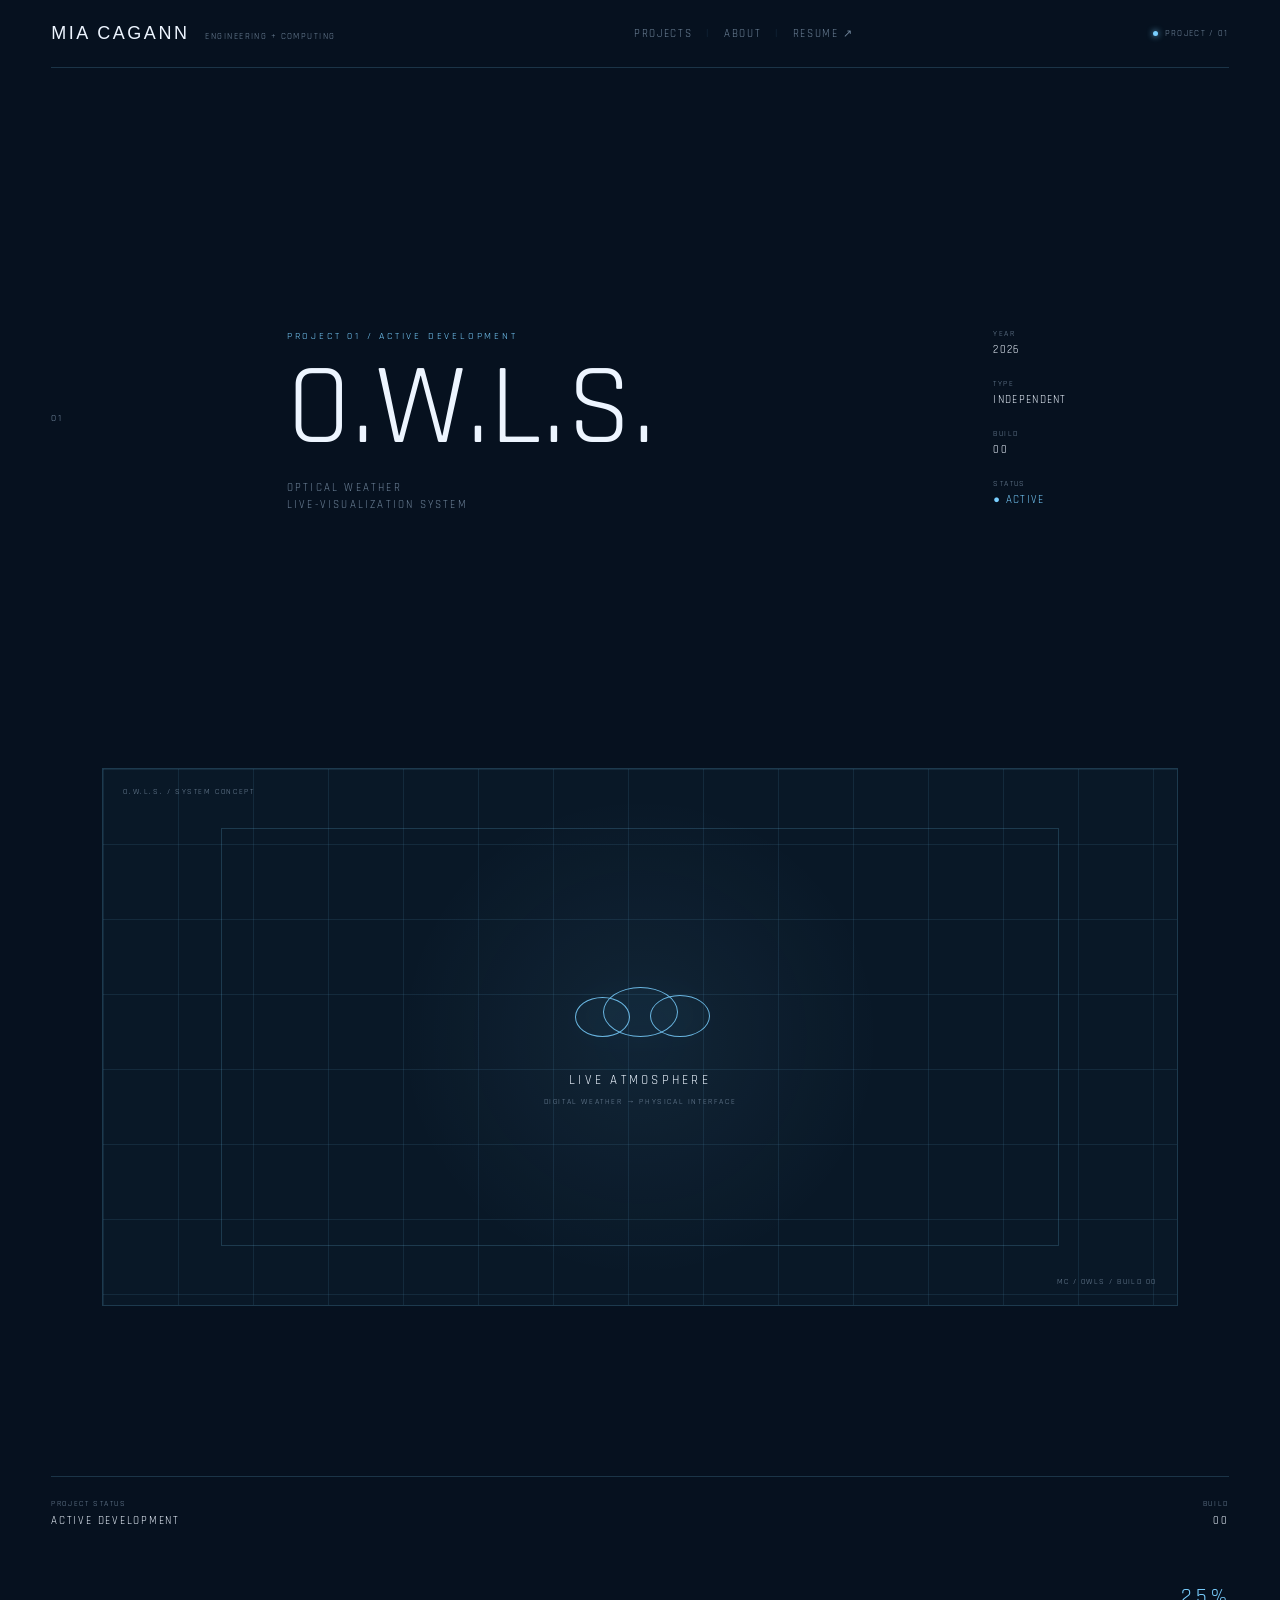
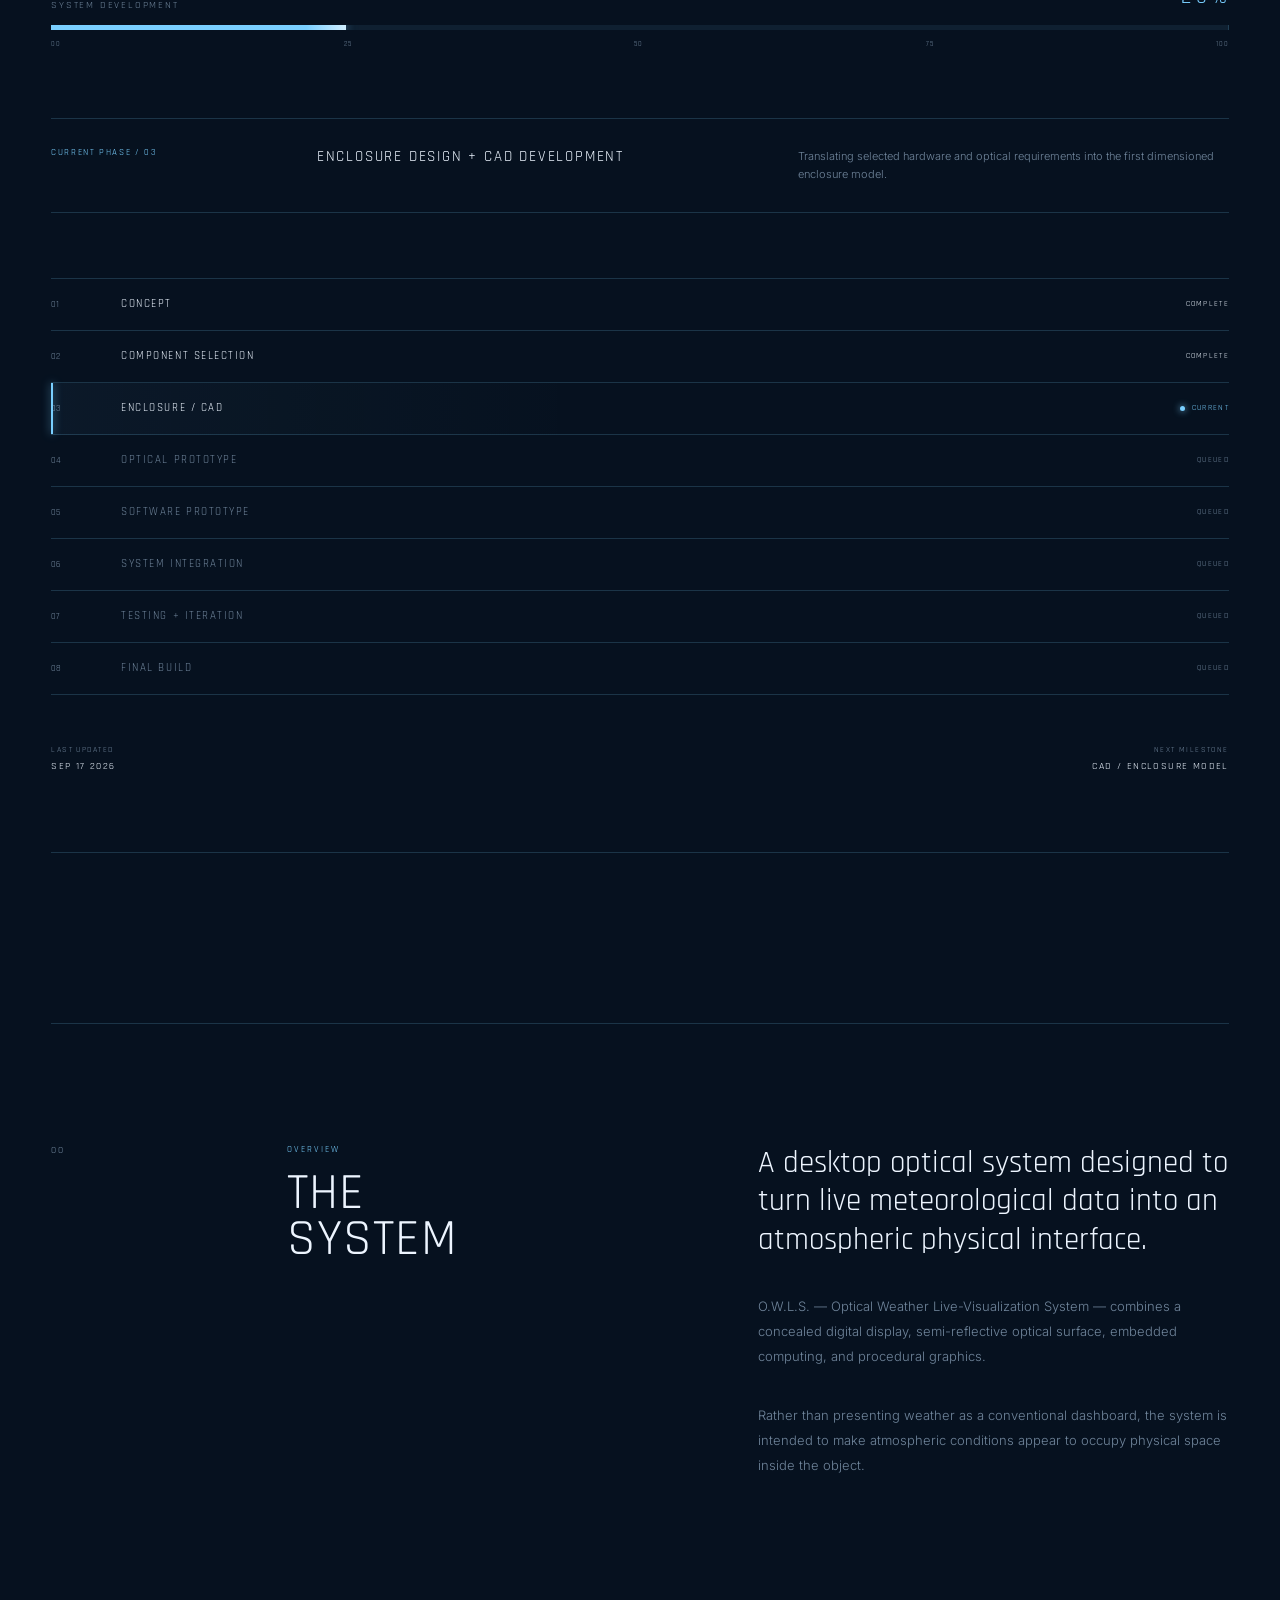
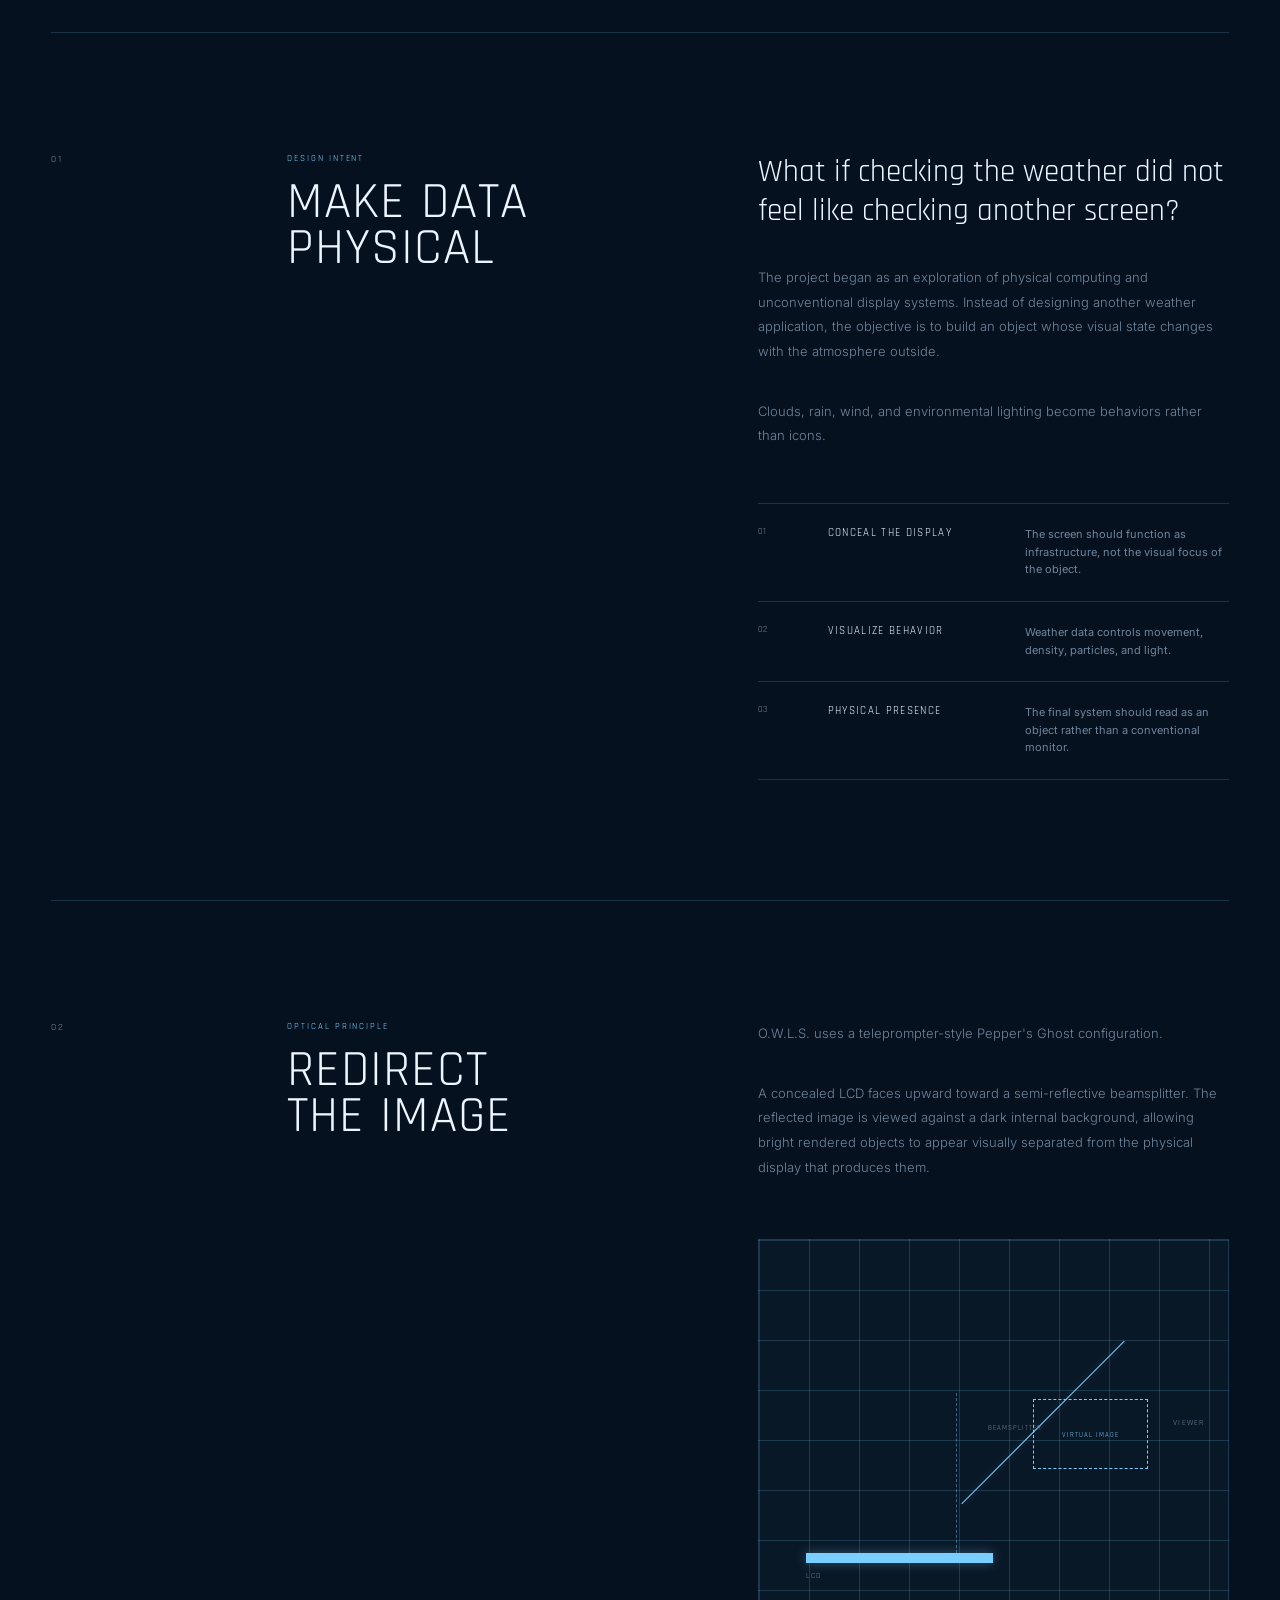
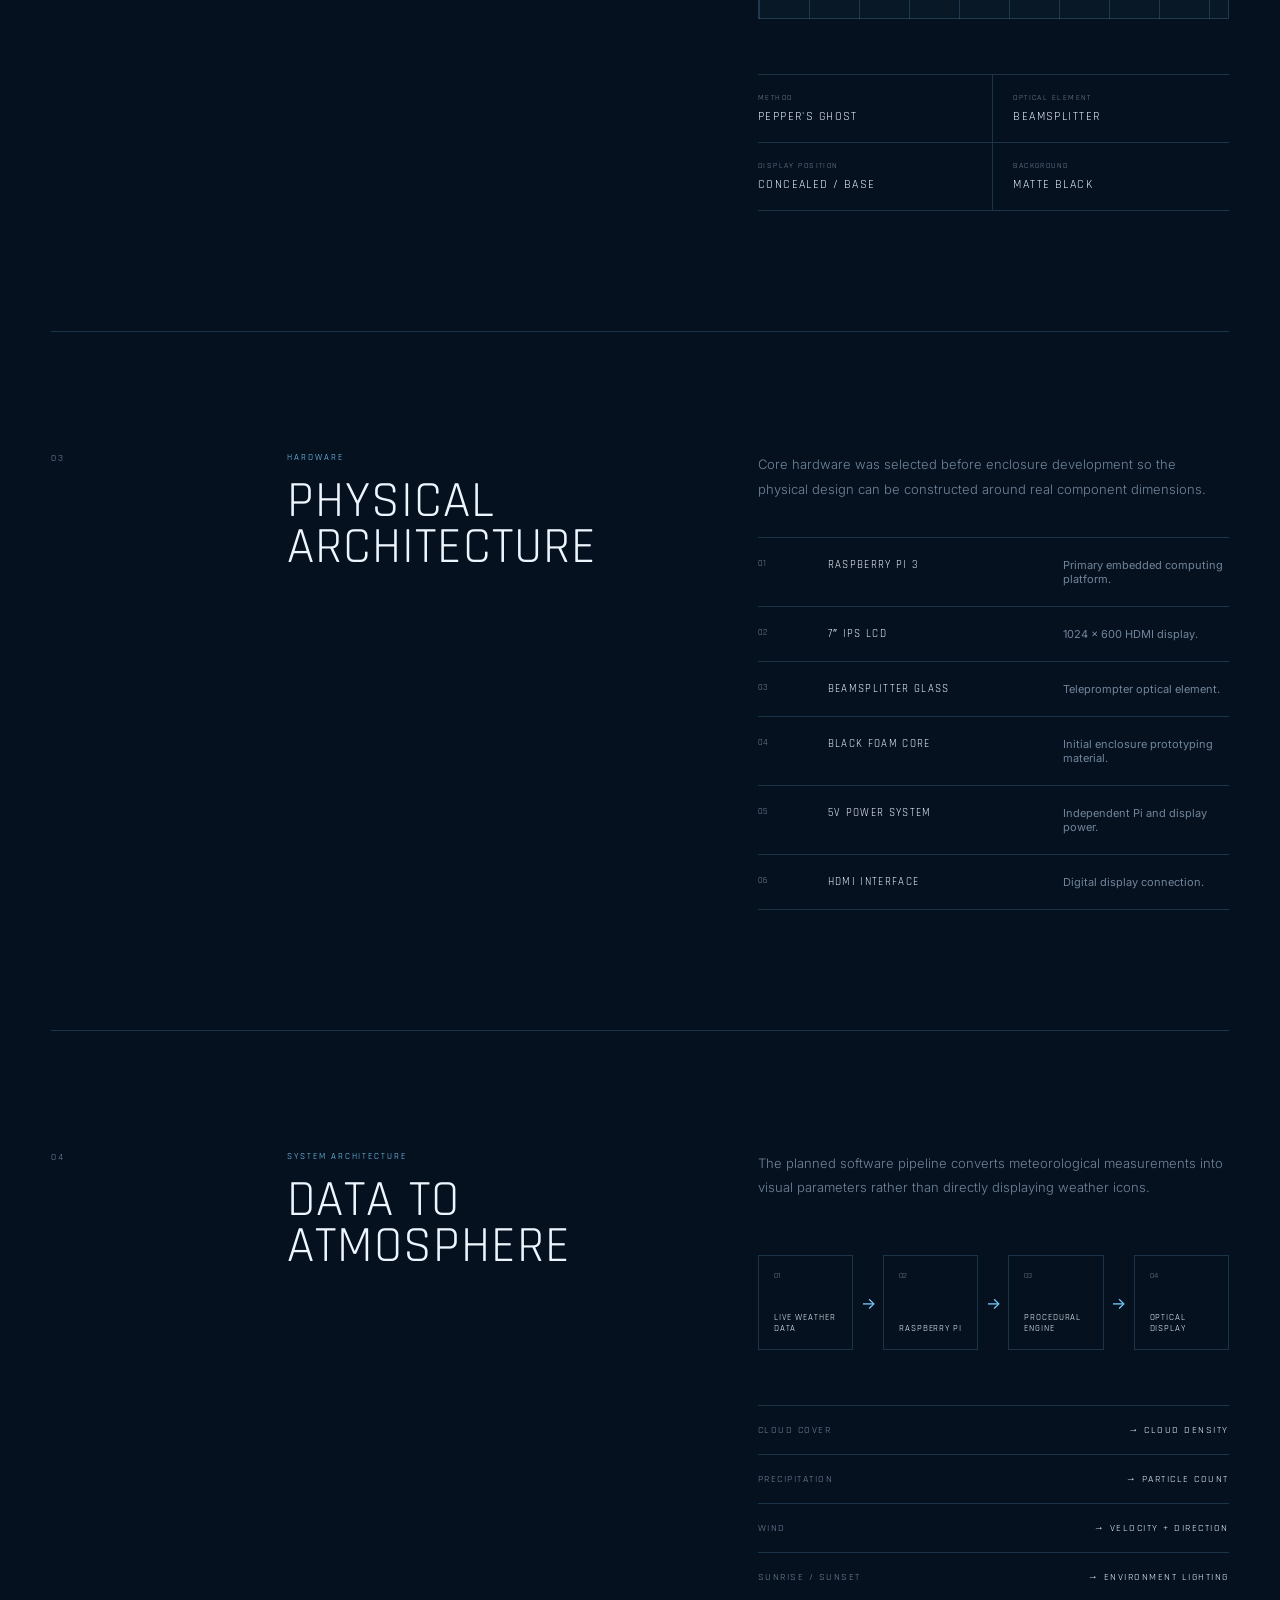
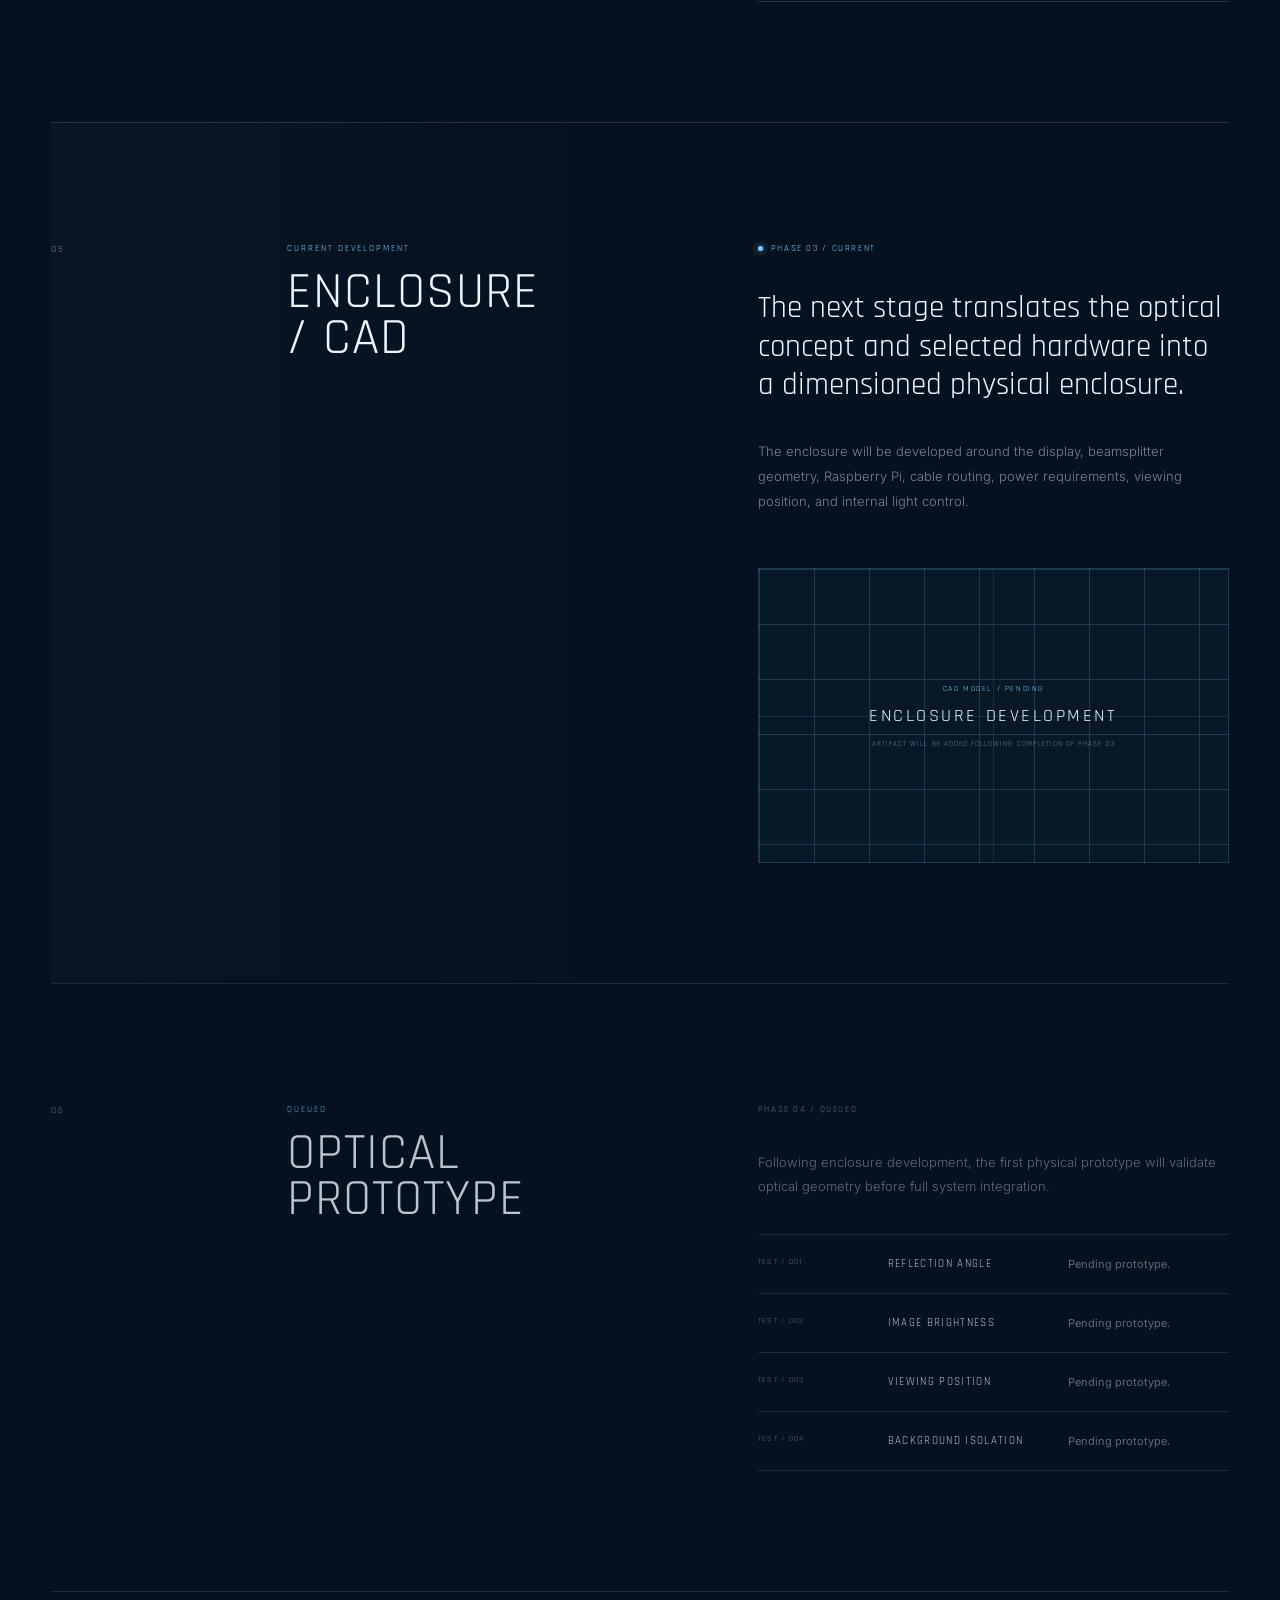
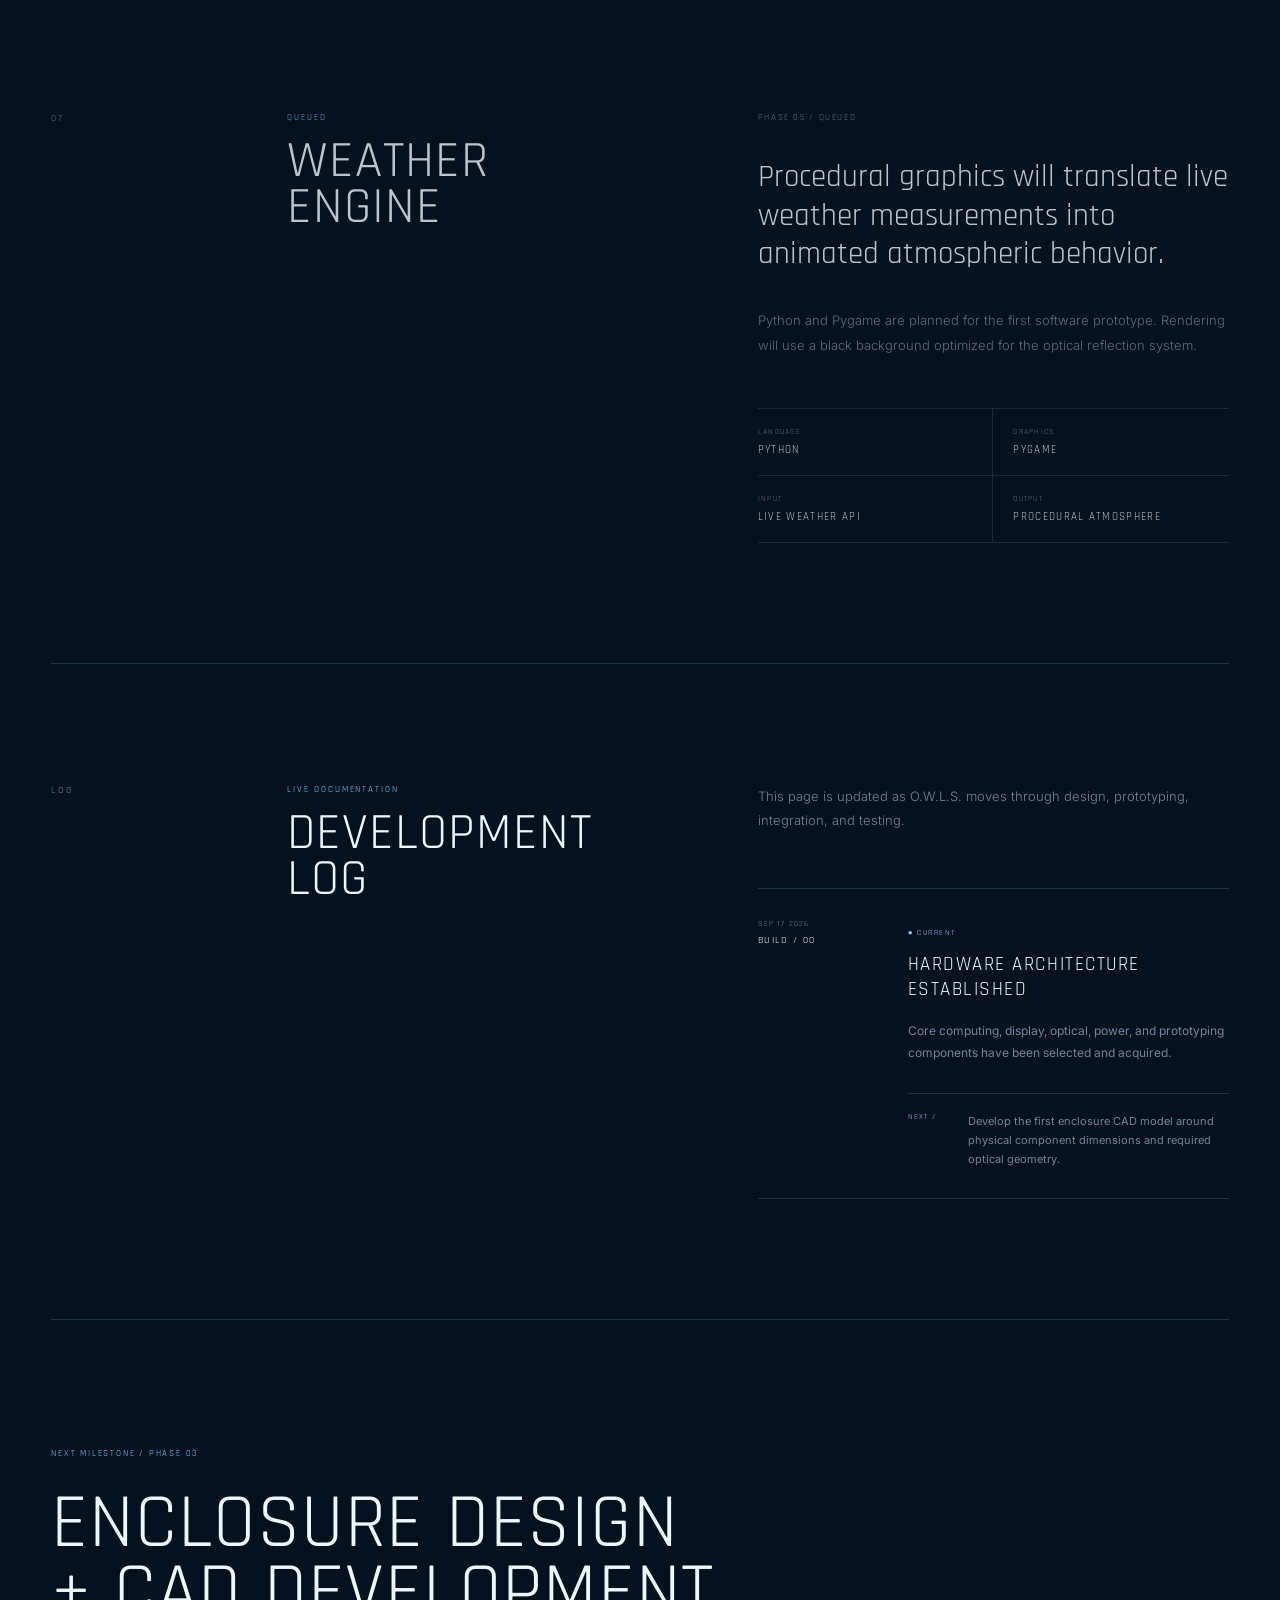
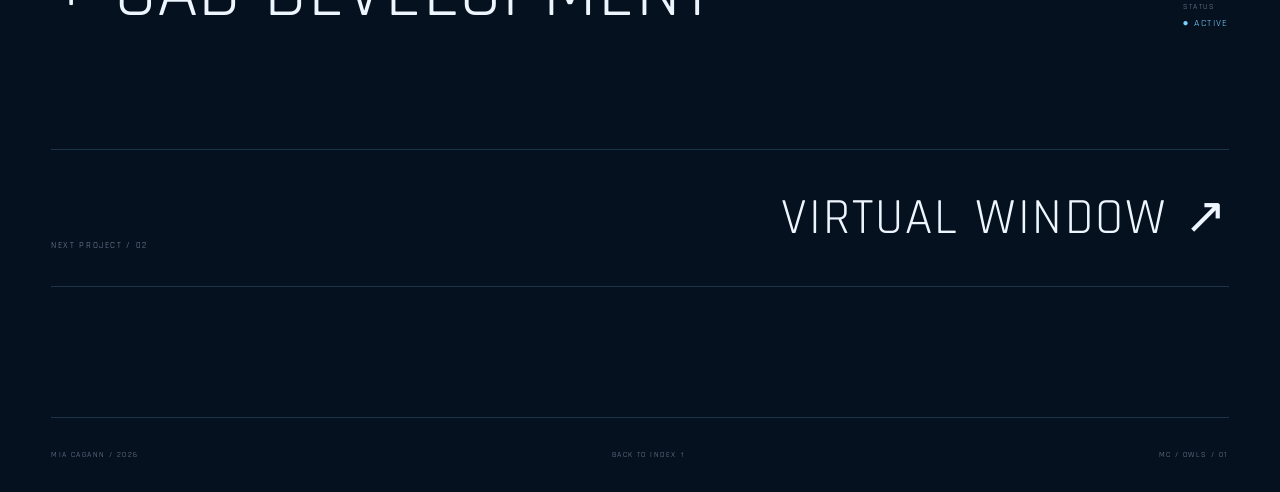
==== commit 41b6802f: "Update owls.html" ====
--- a/owls.html
+++ b/owls.html
@@ -28,7 +28,7 @@
             <span>|</span>
             <a href="index.html#about">ABOUT</a>
             <span>|</span>
-            <a href="#">RESUME ↗</a>
+            <a href="assets/Mia-Cagann-Resume.pdf" target="_blank" rel="noopener noreferrer">RESUME ↗</a>
         </nav>
 
         <div class="system-status">
--- a/style.css
+++ b/style.css
@@ -1356,3 +1356,1129 @@
         gap: 25px;
     }
 }
+/* ============================================================
+   O.W.L.S. / LIVE PROJECT PAGE
+============================================================ */
+
+
+/* ------------------------------------------------------------
+   CONCEPT HERO
+------------------------------------------------------------ */
+
+.owls-concept-visual {
+    background:
+        radial-gradient(
+            circle at center,
+            rgba(121, 207, 255, 0.07),
+            transparent 40%
+        ),
+        var(--surface);
+}
+
+.owls-concept-center {
+    position: absolute;
+    inset: 0;
+    z-index: 2;
+
+    display: flex;
+    flex-direction: column;
+    align-items: center;
+    justify-content: center;
+}
+
+.owls-concept-center strong {
+    margin-top: 35px;
+
+    font-family: 'Rajdhani', sans-serif;
+    font-size: 13px;
+    font-weight: 400;
+    letter-spacing: 0.25em;
+}
+
+.owls-concept-center small {
+    margin-top: 9px;
+
+    font-family: 'Rajdhani', sans-serif;
+    font-size: 8px;
+    letter-spacing: 0.2em;
+
+    color: var(--muted);
+}
+
+
+/* ABSTRACT CLOUD SYMBOL */
+
+.concept-cloud {
+    width: 150px;
+    height: 70px;
+
+    position: relative;
+
+    opacity: 0.85;
+
+    filter: drop-shadow(
+        0 0 16px rgba(121, 207, 255, 0.22)
+    );
+}
+
+.concept-cloud span {
+    position: absolute;
+
+    display: block;
+
+    border: 1px solid var(--accent);
+
+    background: rgba(121, 207, 255, 0.025);
+}
+
+.concept-cloud span:nth-child(1) {
+    width: 75px;
+    height: 50px;
+
+    left: 38px;
+    bottom: 0;
+
+    border-radius: 50%;
+}
+
+.concept-cloud span:nth-child(2) {
+    width: 55px;
+    height: 40px;
+
+    left: 10px;
+    bottom: 0;
+
+    border-radius: 50%;
+}
+
+.concept-cloud span:nth-child(3) {
+    width: 60px;
+    height: 42px;
+
+    right: 5px;
+    bottom: 0;
+
+    border-radius: 50%;
+}
+
+
+/* ============================================================
+   PROJECT STATUS MODULE
+============================================================ */
+
+.owls-status-section {
+    width: var(--page);
+    margin: 0 auto 170px;
+
+    padding: 0 0 80px;
+
+    border-top: 1px solid var(--line);
+    border-bottom: 1px solid var(--line);
+}
+
+
+/* STATUS HEADER */
+
+.status-heading {
+    padding: 22px 0 55px;
+
+    display: flex;
+    justify-content: space-between;
+}
+
+.status-heading > div {
+    display: flex;
+    flex-direction: column;
+    gap: 5px;
+}
+
+.status-heading span {
+    font-family: 'Rajdhani', sans-serif;
+    font-size: 8px;
+    letter-spacing: 0.2em;
+
+    color: var(--muted);
+}
+
+.status-heading strong {
+    font-family: 'Rajdhani', sans-serif;
+    font-size: 11px;
+    font-weight: 400;
+    letter-spacing: 0.16em;
+}
+
+.status-build {
+    text-align: right;
+}
+
+
+/* ============================================================
+   ANIMATED PROGRESS BAR
+============================================================ */
+
+.development-progress {
+    margin-bottom: 70px;
+}
+
+.progress-header {
+    margin-bottom: 14px;
+
+    display: flex;
+    justify-content: space-between;
+    align-items: flex-end;
+}
+
+.progress-header span {
+    font-family: 'Rajdhani', sans-serif;
+    font-size: 10px;
+    letter-spacing: 0.18em;
+
+    color: var(--muted);
+}
+
+.progress-header strong {
+    font-family: 'Rajdhani', sans-serif;
+    font-size: 22px;
+    font-weight: 400;
+    letter-spacing: 0.08em;
+
+    color: var(--accent);
+}
+
+.progress-header strong span {
+    font-size: inherit;
+    color: inherit;
+}
+
+.progress-track {
+    width: 100%;
+    height: 5px;
+
+    position: relative;
+
+    overflow: hidden;
+
+    background: rgba(121, 207, 255, 0.08);
+
+    border-left: 1px solid var(--accent);
+    border-right: 1px solid var(--line);
+}
+
+.progress-fill {
+    width: 0%;
+    height: 100%;
+
+    position: relative;
+
+    background: var(--accent);
+
+    box-shadow:
+        0 0 8px rgba(121, 207, 255, 0.6),
+        0 0 20px rgba(121, 207, 255, 0.18);
+
+    transition:
+        width 1.8s cubic-bezier(0.16, 1, 0.3, 1);
+}
+
+.progress-fill::after {
+    content: "";
+
+    position: absolute;
+
+    width: 40px;
+    height: 100%;
+
+    right: 0;
+    top: 0;
+
+    background: linear-gradient(
+        90deg,
+        transparent,
+        rgba(255, 255, 255, 0.65)
+    );
+}
+
+.progress-scale {
+    margin-top: 9px;
+
+    display: flex;
+    justify-content: space-between;
+
+    font-family: 'Rajdhani', sans-serif;
+    font-size: 7px;
+    letter-spacing: 0.12em;
+
+    color: var(--muted);
+}
+
+
+/* ============================================================
+   CURRENT PHASE
+============================================================ */
+
+.current-phase {
+    margin-bottom: 65px;
+    padding: 28px 0;
+
+    display: grid;
+    grid-template-columns: 1fr 2fr 2fr;
+    gap: 50px;
+
+    border-top: 1px solid var(--line);
+    border-bottom: 1px solid var(--line);
+}
+
+.current-phase > span {
+    font-family: 'Rajdhani', sans-serif;
+    font-size: 9px;
+    letter-spacing: 0.18em;
+
+    color: var(--accent);
+}
+
+.current-phase > strong {
+    font-family: 'Rajdhani', sans-serif;
+    font-size: 15px;
+    font-weight: 400;
+    letter-spacing: 0.12em;
+}
+
+.current-phase > p {
+    margin: 0;
+
+    font-size: 11px;
+    font-weight: 300;
+    line-height: 1.7;
+
+    color: var(--muted);
+}
+
+
+/* ============================================================
+   MILESTONES
+============================================================ */
+
+.milestone-list {
+    border-top: 1px solid var(--line);
+}
+
+.milestone {
+    min-height: 52px;
+
+    display: grid;
+    grid-template-columns: 70px 1fr 160px;
+    align-items: center;
+
+    border-bottom: 1px solid var(--line);
+}
+
+.milestone-number {
+    font-family: 'Rajdhani', sans-serif;
+    font-size: 9px;
+
+    color: var(--muted);
+}
+
+.milestone strong {
+    font-family: 'Rajdhani', sans-serif;
+    font-size: 11px;
+    font-weight: 400;
+    letter-spacing: 0.14em;
+}
+
+.milestone-state {
+    justify-self: end;
+
+    display: flex;
+    align-items: center;
+    gap: 7px;
+
+    font-family: 'Rajdhani', sans-serif;
+    font-size: 8px;
+    letter-spacing: 0.16em;
+}
+
+.milestone.complete .milestone-state {
+    color: var(--text);
+}
+
+.milestone.current {
+    position: relative;
+
+    background:
+        linear-gradient(
+            90deg,
+            rgba(121, 207, 255, 0.045),
+            transparent 45%
+        );
+}
+
+.milestone.current::before {
+    content: "";
+
+    position: absolute;
+
+    left: 0;
+    top: 0;
+    bottom: 0;
+
+    width: 2px;
+
+    background: var(--accent);
+
+    box-shadow:
+        0 0 8px rgba(121, 207, 255, 0.7);
+}
+
+.milestone.current .milestone-state {
+    color: var(--accent);
+}
+
+.milestone.queued {
+    color: var(--muted);
+}
+
+
+/* PULSING CURRENT DOT */
+
+.milestone-dot {
+    width: 5px;
+    height: 5px;
+
+    display: inline-block;
+
+    border-radius: 50%;
+
+    background: var(--accent);
+
+    box-shadow:
+        0 0 7px var(--accent);
+
+    animation: owlsPulse 2.4s ease-in-out infinite;
+}
+
+@keyframes owlsPulse {
+
+    0%,
+    100% {
+        opacity: 0.45;
+        box-shadow:
+            0 0 3px rgba(121, 207, 255, 0.35);
+    }
+
+    50% {
+        opacity: 1;
+        box-shadow:
+            0 0 9px rgba(121, 207, 255, 0.9);
+    }
+
+}
+
+
+/* STATUS FOOTER */
+
+.status-footer {
+    margin-top: 50px;
+
+    display: flex;
+    justify-content: space-between;
+}
+
+.status-footer > div {
+    display: flex;
+    flex-direction: column;
+    gap: 5px;
+}
+
+.status-footer > div:last-child {
+    text-align: right;
+}
+
+.status-footer span {
+    font-family: 'Rajdhani', sans-serif;
+    font-size: 8px;
+    letter-spacing: 0.18em;
+
+    color: var(--muted);
+}
+
+.status-footer strong {
+    font-family: 'Rajdhani', sans-serif;
+    font-size: 10px;
+    font-weight: 400;
+    letter-spacing: 0.14em;
+}
+
+
+/* ============================================================
+   DESIGN PRINCIPLES
+============================================================ */
+
+.design-principles {
+    margin-top: 55px;
+
+    border-top: 1px solid var(--line);
+}
+
+.design-principles > div {
+    padding: 22px 0;
+
+    display: grid;
+    grid-template-columns: 50px 1.3fr 1.5fr;
+    gap: 20px;
+
+    border-bottom: 1px solid var(--line);
+}
+
+.design-principles span {
+    font-family: 'Rajdhani', sans-serif;
+    font-size: 9px;
+
+    color: var(--muted);
+}
+
+.design-principles strong {
+    font-family: 'Rajdhani', sans-serif;
+    font-size: 11px;
+    font-weight: 400;
+    letter-spacing: 0.12em;
+}
+
+.design-principles p {
+    margin: 0;
+
+    font-size: 11px;
+    line-height: 1.6;
+
+    color: var(--muted);
+}
+
+
+/* ============================================================
+   OPTICAL DIAGRAM
+============================================================ */
+
+.optical-diagram {
+    width: 100%;
+    height: 380px;
+    margin: 60px 0 30px;
+
+    position: relative;
+
+    overflow: hidden;
+
+    border: 1px solid var(--line);
+
+    background:
+        linear-gradient(var(--line) 1px, transparent 1px),
+        linear-gradient(90deg, var(--line) 1px, transparent 1px),
+        var(--surface);
+
+    background-size: 50px 50px;
+}
+
+.optical-screen {
+    position: absolute;
+
+    width: 40%;
+    height: 10px;
+
+    left: 10%;
+    bottom: 55px;
+
+    background: var(--accent);
+
+    box-shadow:
+        0 0 12px rgba(121, 207, 255, 0.35);
+}
+
+.optical-screen span {
+    position: absolute;
+
+    left: 0;
+    top: 18px;
+
+    font-family: 'Rajdhani', sans-serif;
+    font-size: 8px;
+    letter-spacing: 0.16em;
+
+    color: var(--muted);
+}
+
+.optical-glass {
+    position: absolute;
+
+    width: 230px;
+    height: 1px;
+
+    left: 36%;
+    top: 48%;
+
+    transform: rotate(-45deg);
+
+    transform-origin: center;
+
+    background: var(--accent);
+
+    box-shadow:
+        0 0 8px rgba(121, 207, 255, 0.25);
+}
+
+.optical-glass span {
+    position: absolute;
+
+    top: -20px;
+    left: 65px;
+
+    transform: rotate(45deg);
+
+    font-family: 'Rajdhani', sans-serif;
+    font-size: 7px;
+    letter-spacing: 0.14em;
+
+    color: var(--muted);
+}
+
+.optical-path {
+    position: absolute;
+
+    width: 1px;
+    height: 160px;
+
+    left: 42%;
+    bottom: 65px;
+
+    border-left: 1px dashed rgba(121, 207, 255, 0.45);
+}
+
+.optical-image {
+    position: absolute;
+
+    right: 17%;
+    top: 42%;
+
+    width: 115px;
+    height: 70px;
+
+    display: flex;
+    align-items: center;
+    justify-content: center;
+
+    border: 1px dashed var(--accent);
+
+    font-family: 'Rajdhani', sans-serif;
+    font-size: 7px;
+    letter-spacing: 0.14em;
+
+    color: var(--accent);
+}
+
+.optical-viewer {
+    position: absolute;
+
+    right: 5%;
+    top: 47%;
+
+    font-family: 'Rajdhani', sans-serif;
+    font-size: 8px;
+    letter-spacing: 0.15em;
+
+    color: var(--muted);
+}
+
+
+/* ============================================================
+   SYSTEM FLOW
+============================================================ */
+
+.system-flow {
+    margin: 55px 0;
+
+    display: flex;
+    align-items: stretch;
+}
+
+.system-flow > div {
+    flex: 1;
+
+    min-height: 95px;
+    padding: 15px;
+
+    display: flex;
+    flex-direction: column;
+    justify-content: space-between;
+
+    border: 1px solid var(--line);
+}
+
+.system-flow span {
+    font-family: 'Rajdhani', sans-serif;
+    font-size: 8px;
+
+    color: var(--muted);
+}
+
+.system-flow strong {
+    font-family: 'Rajdhani', sans-serif;
+    font-size: 9px;
+    font-weight: 400;
+    letter-spacing: 0.1em;
+}
+
+.system-flow i {
+    width: 30px;
+
+    display: flex;
+    align-items: center;
+    justify-content: center;
+
+    font-style: normal;
+
+    color: var(--accent);
+}
+
+
+/* ============================================================
+   CURRENT DEVELOPMENT
+============================================================ */
+
+.owls-current-section {
+    background:
+        linear-gradient(
+            90deg,
+            rgba(121, 207, 255, 0.018),
+            transparent 50%
+        );
+}
+
+.current-development-badge,
+.future-status {
+    margin-bottom: 35px;
+
+    display: flex;
+    align-items: center;
+    gap: 8px;
+
+    font-family: 'Rajdhani', sans-serif;
+    font-size: 9px;
+    letter-spacing: 0.18em;
+
+    color: var(--accent);
+}
+
+.future-status {
+    color: var(--muted);
+}
+
+
+/* ============================================================
+   PENDING ARTIFACT
+============================================================ */
+
+.pending-artifact {
+    width: 100%;
+    aspect-ratio: 16 / 10;
+    margin-top: 55px;
+
+    position: relative;
+
+    display: flex;
+    flex-direction: column;
+    align-items: center;
+    justify-content: center;
+
+    overflow: hidden;
+
+    border: 1px solid var(--line);
+
+    background:
+        linear-gradient(var(--line) 1px, transparent 1px),
+        linear-gradient(90deg, var(--line) 1px, transparent 1px),
+        var(--surface);
+
+    background-size: 55px 55px;
+}
+
+.pending-artifact > span {
+    margin-bottom: 10px;
+
+    font-family: 'Rajdhani', sans-serif;
+    font-size: 8px;
+    letter-spacing: 0.2em;
+
+    color: var(--accent);
+}
+
+.pending-artifact > strong {
+    font-family: 'Rajdhani', sans-serif;
+    font-size: 18px;
+    font-weight: 400;
+    letter-spacing: 0.14em;
+}
+
+.pending-artifact > small {
+    margin-top: 12px;
+
+    font-family: 'Rajdhani', sans-serif;
+    font-size: 7px;
+    letter-spacing: 0.15em;
+
+    color: var(--muted);
+}
+
+.pending-crosshair::before,
+.pending-crosshair::after {
+    content: "";
+
+    position: absolute;
+
+    left: 50%;
+    top: 50%;
+
+    background: rgba(121, 207, 255, 0.12);
+}
+
+.pending-crosshair::before {
+    width: 1px;
+    height: 100%;
+
+    top: 0;
+}
+
+.pending-crosshair::after {
+    width: 100%;
+    height: 1px;
+
+    left: 0;
+}
+
+
+/* ============================================================
+   FUTURE PHASES
+============================================================ */
+
+.future-phase {
+    opacity: 0.78;
+}
+
+
+/* ============================================================
+   SOFTWARE STACK
+============================================================ */
+
+.software-stack {
+    margin-top: 50px;
+
+    display: grid;
+    grid-template-columns: repeat(2, 1fr);
+
+    border-top: 1px solid var(--line);
+}
+
+.software-stack > div {
+    padding: 18px 0;
+
+    display: flex;
+    flex-direction: column;
+    gap: 6px;
+
+    border-bottom: 1px solid var(--line);
+}
+
+.software-stack > div:nth-child(odd) {
+    border-right: 1px solid var(--line);
+}
+
+.software-stack > div:nth-child(even) {
+    padding-left: 20px;
+}
+
+.software-stack span {
+    font-family: 'Rajdhani', sans-serif;
+    font-size: 8px;
+    letter-spacing: 0.16em;
+
+    color: var(--muted);
+}
+
+.software-stack strong {
+    font-family: 'Rajdhani', sans-serif;
+    font-size: 11px;
+    font-weight: 400;
+    letter-spacing: 0.12em;
+}
+
+
+/* ============================================================
+   DEVELOPMENT LOG
+============================================================ */
+
+.development-log {
+    margin-top: 55px;
+
+    border-top: 1px solid var(--line);
+}
+
+.log-entry {
+    display: grid;
+    grid-template-columns: 150px 1fr;
+
+    padding: 30px 0;
+
+    border-bottom: 1px solid var(--line);
+}
+
+.log-meta {
+    display: flex;
+    flex-direction: column;
+    gap: 5px;
+}
+
+.log-meta span {
+    font-family: 'Rajdhani', sans-serif;
+    font-size: 8px;
+    letter-spacing: 0.14em;
+
+    color: var(--muted);
+}
+
+.log-meta strong {
+    font-family: 'Rajdhani', sans-serif;
+    font-size: 10px;
+    font-weight: 400;
+    letter-spacing: 0.14em;
+}
+
+.log-status {
+    font-family: 'Rajdhani', sans-serif;
+    font-size: 8px;
+    letter-spacing: 0.18em;
+
+    color: var(--accent);
+}
+
+.log-content h3 {
+    margin: 13px 0 18px;
+
+    font-family: 'Rajdhani', sans-serif;
+    font-size: 19px;
+    font-weight: 400;
+    letter-spacing: 0.08em;
+}
+
+.log-content > p {
+    margin: 0;
+
+    max-width: 520px;
+
+    font-size: 12px;
+    line-height: 1.8;
+
+    color: var(--muted);
+}
+
+.log-next {
+    margin-top: 30px;
+    padding-top: 18px;
+
+    display: grid;
+    grid-template-columns: 60px 1fr;
+
+    border-top: 1px solid var(--line);
+}
+
+.log-next span {
+    font-family: 'Rajdhani', sans-serif;
+    font-size: 8px;
+    letter-spacing: 0.15em;
+
+    color: var(--accent);
+}
+
+.log-next p {
+    margin: 0;
+
+    font-size: 11px;
+    line-height: 1.7;
+
+    color: var(--muted);
+}
+
+
+/* ============================================================
+   NEXT MILESTONE
+============================================================ */
+
+.owls-next-milestone {
+    width: var(--page);
+    margin: 0 auto;
+    padding: 120px 0;
+
+    position: relative;
+
+    border-top: 1px solid var(--line);
+}
+
+.owls-next-milestone > span {
+    font-family: 'Rajdhani', sans-serif;
+    font-size: 9px;
+    letter-spacing: 0.2em;
+
+    color: var(--accent);
+}
+
+.owls-next-milestone h2 {
+    margin: 30px 0 0;
+
+    font-family: 'Rajdhani', sans-serif;
+    font-size: clamp(45px, 6vw, 90px);
+    font-weight: 400;
+    line-height: 0.9;
+    letter-spacing: 0.01em;
+}
+
+.owls-next-milestone > div {
+    position: absolute;
+
+    right: 0;
+    bottom: 120px;
+
+    display: flex;
+    flex-direction: column;
+    gap: 5px;
+}
+
+.owls-next-milestone > div span {
+    font-family: 'Rajdhani', sans-serif;
+    font-size: 8px;
+    letter-spacing: 0.18em;
+
+    color: var(--muted);
+}
+
+.owls-next-milestone > div strong {
+    font-family: 'Rajdhani', sans-serif;
+    font-size: 10px;
+    font-weight: 400;
+    letter-spacing: 0.14em;
+}
+
+
+/* ============================================================
+   OWLS MOBILE
+============================================================ */
+
+@media (max-width: 600px) {
+
+    .owls-status-section {
+        margin-bottom: 100px;
+    }
+
+    .status-heading {
+        padding-bottom: 40px;
+    }
+
+    .current-phase {
+        display: block;
+    }
+
+    .current-phase > span,
+    .current-phase > strong,
+    .current-phase > p {
+        display: block;
+        margin-bottom: 18px;
+    }
+
+    .milestone {
+        grid-template-columns: 35px 1fr auto;
+        gap: 10px;
+    }
+
+    .milestone strong {
+        font-size: 9px;
+    }
+
+    .milestone-state {
+        font-size: 7px;
+    }
+
+    .status-footer {
+        flex-direction: column;
+        gap: 25px;
+    }
+
+    .status-footer > div:last-child {
+        text-align: left;
+    }
+
+    .design-principles > div {
+        display: block;
+    }
+
+    .design-principles span,
+    .design-principles strong,
+    .design-principles p {
+        display: block;
+        margin-bottom: 9px;
+    }
+
+    .optical-diagram {
+        height: 300px;
+    }
+
+    .optical-glass {
+        width: 170px;
+    }
+
+    .system-flow {
+        display: block;
+    }
+
+    .system-flow > div {
+        min-height: 75px;
+    }
+
+    .system-flow i {
+        width: 100%;
+        height: 30px;
+
+        transform: rotate(90deg);
+    }
+
+    .software-stack {
+        grid-template-columns: 1fr;
+    }
+
+    .software-stack > div:nth-child(odd) {
+        border-right: none;
+    }
+
+    .software-stack > div:nth-child(even) {
+        padding-left: 0;
+    }
+
+    .log-entry {
+        display: block;
+    }
+
+    .log-meta {
+        margin-bottom: 30px;
+    }
+
+    .pending-artifact {
+        aspect-ratio: 4 / 5;
+        text-align: center;
+        padding: 25px;
+    }
+
+    .owls-next-milestone {
+        padding: 90px 0 150px;
+    }
+
+    .owls-next-milestone > div {
+        left: 0;
+        right: auto;
+        bottom: 75px;
+    }
+
+}
